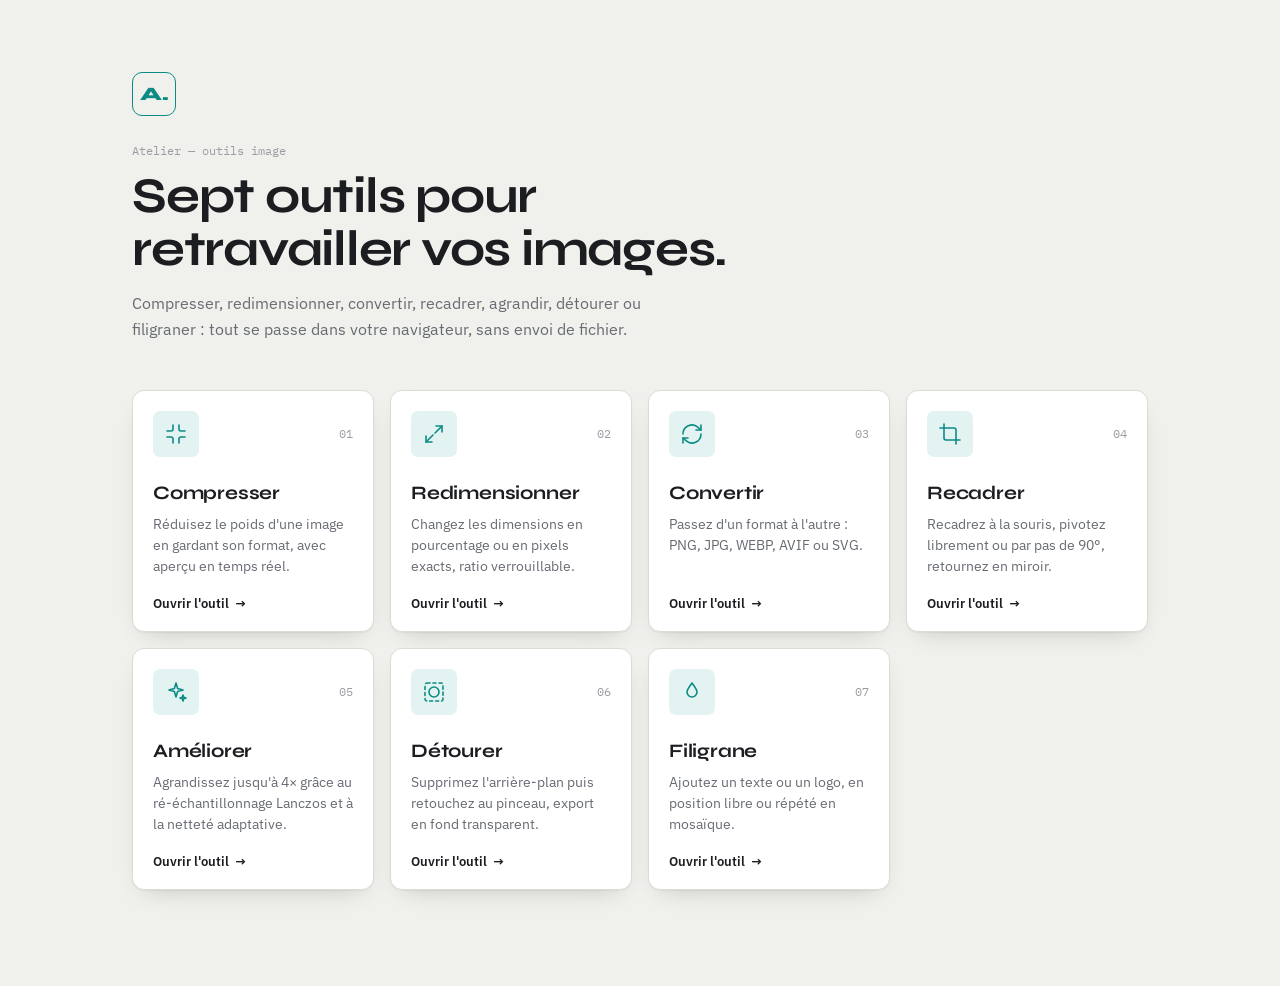
==== index.html @ 0a0a2285 "divide all functions" ====
<!DOCTYPE html>
<html lang="fr">

<head>
  <meta charset="UTF-8">
  <meta name="viewport" content="width=device-width, initial-scale=1, viewport-fit=cover">
  <title>Atelier — outils image</title>
  <meta name="description" content="Compression, redimensionnement, conversion, recadrage, amélioration, détourage et filigrane, entièrement dans le navigateur.">
  <link rel="preconnect" href="https://fonts.googleapis.com">
  <link rel="preconnect" href="https://fonts.gstatic.com" crossorigin>
  <link href="https://fonts.googleapis.com/css2?family=Syne:wght@500;600;700;800&family=IBM+Plex+Sans:ital,wght@0,400;0,500;0,600;1,400&family=IBM+Plex+Mono:wght@400;500;600&display=swap" rel="stylesheet">
  <link href="style.css" rel="stylesheet">
</head>

<body class="home-body">
  <main class="home">
    <header class="home-head">
      <span class="home-mark">A.</span>
      <p class="eyebrow mono">Atelier — outils image</p>
      <h1>Sept outils pour retravailler vos images.</h1>
      <p class="lead">Compresser, redimensionner, convertir, recadrer, agrandir, détourer ou filigraner : tout se passe dans votre navigateur, sans envoi de fichier.</p>
    </header>

    <ul class="tool-grid" aria-label="Choix de l'outil">
      <li>
        <a class="tool-card" href="compresser.html">
          <span class="tool-card-top">
            <span class="tool-ic"><svg viewBox="0 0 24 24" fill="none" stroke="currentColor" stroke-width="1.6"
                stroke-linecap="round" stroke-linejoin="round">
                <path d="M9 3v4a2 2 0 0 1-2 2H3" />
                <path d="M15 3v4a2 2 0 0 0 2 2h4" />
                <path d="M9 21v-4a2 2 0 0 0-2-2H3" />
                <path d="M15 21v-4a2 2 0 0 1 2-2h4" /></svg></span>
            <span class="tool-num mono">01</span>
          </span>
          <h2>Compresser</h2>
          <p>Réduisez le poids d'une image en gardant son format, avec aperçu en temps réel.</p>
          <span class="tool-go">Ouvrir l'outil <span aria-hidden="true">→</span></span>
        </a>
      </li>
      <li>
        <a class="tool-card" href="redimensionner.html">
          <span class="tool-card-top">
            <span class="tool-ic"><svg viewBox="0 0 24 24" fill="none" stroke="currentColor" stroke-width="1.6"
                stroke-linecap="round" stroke-linejoin="round">
                <path d="M4 14v6h6" />
                <path d="M20 10V4h-6" />
                <path d="M4 20l7-7" />
                <path d="M20 4l-7 7" /></svg></span>
            <span class="tool-num mono">02</span>
          </span>
          <h2>Redimensionner</h2>
          <p>Changez les dimensions en pourcentage ou en pixels exacts, ratio verrouillable.</p>
          <span class="tool-go">Ouvrir l'outil <span aria-hidden="true">→</span></span>
        </a>
      </li>
      <li>
        <a class="tool-card" href="convertir.html">
          <span class="tool-card-top">
            <span class="tool-ic"><svg viewBox="0 0 24 24" fill="none" stroke="currentColor" stroke-width="1.6"
                stroke-linecap="round" stroke-linejoin="round">
                <path d="M3 12a9 9 0 0 1 15-6.7L21 8" />
                <path d="M21 3v5h-5" />
                <path d="M21 12a9 9 0 0 1-15 6.7L3 16" />
                <path d="M3 21v-5h5" /></svg></span>
            <span class="tool-num mono">03</span>
          </span>
          <h2>Convertir</h2>
          <p>Passez d'un format à l'autre : PNG, JPG, WEBP, AVIF ou SVG.</p>
          <span class="tool-go">Ouvrir l'outil <span aria-hidden="true">→</span></span>
        </a>
      </li>
      <li>
        <a class="tool-card" href="recadrer.html">
          <span class="tool-card-top">
            <span class="tool-ic"><svg viewBox="0 0 24 24" fill="none" stroke="currentColor" stroke-width="1.6"
                stroke-linecap="round" stroke-linejoin="round">
                <path d="M6 2v14a2 2 0 0 0 2 2h14" />
                <path d="M18 22V8a2 2 0 0 0-2-2H2" /></svg></span>
            <span class="tool-num mono">04</span>
          </span>
          <h2>Recadrer</h2>
          <p>Recadrez à la souris, pivotez librement ou par pas de 90°, retournez en miroir.</p>
          <span class="tool-go">Ouvrir l'outil <span aria-hidden="true">→</span></span>
        </a>
      </li>
      <li>
        <a class="tool-card" href="ameliorer.html">
          <span class="tool-card-top">
            <span class="tool-ic"><svg viewBox="0 0 24 24" fill="none" stroke="currentColor" stroke-width="1.6"
                stroke-linecap="round" stroke-linejoin="round">
                <path d="M12 3l1.6 5.4L19 10l-5.4 1.6L12 17l-1.6-5.4L5 10l5.4-1.6L12 3z" />
                <path d="M19 15l.7 2.3L22 18l-2.3.7L19 21l-.7-2.3L16 18l2.3-.7L19 15z" /></svg></span>
            <span class="tool-num mono">05</span>
          </span>
          <h2>Améliorer</h2>
          <p>Agrandissez jusqu'à 4× grâce au ré-échantillonnage Lanczos et à la netteté adaptative.</p>
          <span class="tool-go">Ouvrir l'outil <span aria-hidden="true">→</span></span>
        </a>
      </li>
      <li>
        <a class="tool-card" href="detourer.html">
          <span class="tool-card-top">
            <span class="tool-ic"><svg viewBox="0 0 24 24" fill="none" stroke="currentColor" stroke-width="1.6"
                stroke-linecap="round" stroke-linejoin="round">
                <rect x="3" y="3" width="18" height="18" rx="2" stroke-dasharray="3 3" />
                <circle cx="12" cy="12" r="5" /></svg></span>
            <span class="tool-num mono">06</span>
          </span>
          <h2>Détourer</h2>
          <p>Supprimez l'arrière-plan puis retouchez au pinceau, export en fond transparent.</p>
          <span class="tool-go">Ouvrir l'outil <span aria-hidden="true">→</span></span>
        </a>
      </li>
      <li>
        <a class="tool-card" href="filigrane.html">
          <span class="tool-card-top">
            <span class="tool-ic"><svg viewBox="0 0 24 24" fill="none" stroke="currentColor" stroke-width="1.6"
                stroke-linecap="round" stroke-linejoin="round">
                <path d="M12 3c-3 4-5 6.5-5 9a5 5 0 0 0 10 0c0-2.5-2-5-5-9z" /></svg></span>
            <span class="tool-num mono">07</span>
          </span>
          <h2>Filigrane</h2>
          <p>Ajoutez un texte ou un logo, en position libre ou répété en mosaïque.</p>
          <span class="tool-go">Ouvrir l'outil <span aria-hidden="true">→</span></span>
        </a>
      </li>
    </ul>
  </main>
  <script src="js/common.js"></script>

</body>

</html>
---- style.css ----
:root{
  --bg:#F0F0EC;
  --bg-dim:#E6E5DE;
  --panel:#FFFFFF;
  --panel-2:#FAFAF8;
  --line:#DDDCD4;
  --line-strong:#C7C5BB;
  --ink:#1B1D21;
  --ink-dim:#676B72;
  --ink-faint:#9A9DA3;

  --rail-bg:#1B1D21;
  --rail-bg-2:#212328;
  --rail-ink:#E7E8EA;
  --rail-ink-dim:#82868F;
  --rail-line:#2B2E34;

  --accent:#0C8B85;
  --accent-strong:#086A65;
  --accent-soft:#E3F3F1;
  --accent-on-rail:#35E7D6;
  --accent-ink:#FFFFFF;

  --warn:#A8650A;
  --warn-bg:#FBEEDA;
  --danger:#C0392E;
  --danger-bg:#FBEAE8;

  --radius-s:7px;
  --radius-m:12px;
  --radius-full:999px;

  --font-display:'Syne', sans-serif;
  --font-ui:'IBM Plex Sans', -apple-system, BlinkMacSystemFont, sans-serif;
  --font-mono:'IBM Plex Mono', ui-monospace, monospace;

  --shadow-panel:0 1px 1px rgba(27,29,33,.04), 0 10px 24px -14px rgba(27,29,33,.28);
  --shadow-pop:0 4px 10px -2px rgba(27,29,33,.18), 0 20px 40px -20px rgba(27,29,33,.35);

  --rail-w:96px;
  --rail-w-labelled:232px;
}

*,*::before,*::after{box-sizing:border-box;}
html,body{height:100%;}
body{
  margin:0;
  background:var(--bg);
  color:var(--ink);
  font-family:var(--font-ui);
  font-size:15px;
  line-height:1.5;
  -webkit-font-smoothing:antialiased;
  text-rendering:optimizeLegibility;
}
h1,h2,h3{margin:0;font-family:var(--font-display);font-weight:700;letter-spacing:-.01em;}
p{margin:0;}
button{font-family:inherit;font-size:inherit;color:inherit;}
input,select,textarea{font-family:inherit;font-size:inherit;color:inherit;}
button{cursor:pointer;}
a{color:inherit;}
svg{display:block;}
::selection{background:var(--accent);color:#fff;}

:focus-visible{outline:2px solid var(--accent);outline-offset:2px;border-radius:4px;}

.mono{font-family:var(--font-mono);font-variant-numeric:tabular-nums;}

@media (prefers-reduced-motion: reduce){
  *{animation-duration:.001ms !important;animation-iteration-count:1 !important;transition-duration:.001ms !important;}
}

.app{
  display:grid;
  grid-template-columns:var(--rail-w) 1fr;
  min-height:100vh;
}

.rail{
  position:relative;
  background:var(--rail-bg);
  color:var(--rail-ink);
  display:flex;
  flex-direction:column;
  padding:18px 0 14px;
  z-index:20;
}
.rail::before{
  content:"";
  position:absolute; top:0; bottom:0; right:6px; width:3px;
  background-image:repeating-linear-gradient(to bottom, var(--rail-bg-2) 0 6px, transparent 6px 16px);
  opacity:.9;
}
.rail-brand{
  display:flex;
  align-items:center;
  justify-content:center;
  padding:2px 8px 20px;
  margin-bottom:10px;
  border-bottom:1px solid var(--rail-line);
}
.rail-brand .mark{
  width:34px;height:34px;
  border:1.5px solid var(--accent-on-rail);
  border-radius:8px;
  display:flex;align-items:center;justify-content:center;
  font-family:var(--font-display);font-weight:800;font-size:15px;
  color:var(--accent-on-rail);
  flex:none;
}
.rail-nav{
  list-style:none;margin:0;padding:0;
  display:flex;flex-direction:column;gap:2px;
  flex:1;
  overflow-y:auto;
}
.rail-btn{
  position:relative;
  width:100%;
  background:transparent;
  border:none;
  display:flex;
  flex-direction:column;
  align-items:center;
  gap:6px;
  padding:11px 6px;
  color:var(--rail-ink-dim);
  border-radius:0;
  transition:color .15s ease, background-color .15s ease;
}
.rail-btn .ic{width:20px;height:20px;flex:none;}
.rail-btn .ic svg{width:100%;height:100%;}
.rail-btn .lb{font-size:10.5px;font-weight:500;letter-spacing:.01em;line-height:1.2;text-align:center;}
.rail-btn:hover{color:var(--rail-ink);background:rgba(255,255,255,.04);}
.rail-btn::before{
  content:"";
  position:absolute; left:0; top:8px; bottom:8px; width:3px;
  background:var(--accent-on-rail);
  border-radius:0 3px 3px 0;
  transform:scaleY(0);
  transition:transform .16s ease;
}
.rail-btn[aria-current="page"]{color:#fff;background:rgba(53,231,214,.09);}
.rail-btn[aria-current="page"] .ic{color:var(--accent-on-rail);}
.rail-btn[aria-current="page"]::before{transform:scaleY(1);}

.workspace{
  min-width:0;
  padding:40px 44px 80px;
  max-width:1180px;
}
.topbar-mobile{display:none;}

.tool-panel{display:block;animation:panelIn .22s ease both;}
@keyframes panelIn{from{opacity:0;transform:translateY(4px);}to{opacity:1;transform:none;}}

.panel-head{margin-bottom:26px;max-width:640px;}
.panel-head .eyebrow{
  font-family:var(--font-mono);
  font-size:12px;color:var(--ink-faint);
  margin-bottom:6px;
}
.panel-head h1{font-size:27px;}
.panel-head p{margin-top:8px;color:var(--ink-dim);font-size:14.5px;line-height:1.55;max-width:56ch;}

.panel-body{
  display:grid;
  grid-template-columns:minmax(0,1fr) 296px;
  gap:22px;
  align-items:start;
}
.controls-col{
  position:sticky; top:24px;
  display:flex;flex-direction:column;gap:16px;
}
.stage-col{min-width:0;display:flex;flex-direction:column;gap:14px;}

.card{
  background:var(--panel);
  border:1px solid var(--line);
  border-radius:var(--radius-m);
  box-shadow:var(--shadow-panel);
}
.control-card{padding:16px;}
.control-card + .control-card{margin-top:0;}
.control-card h3{
  font-family:var(--font-ui);font-weight:600;font-size:12.5px;
  color:var(--ink);margin-bottom:12px;
  display:flex;align-items:center;justify-content:space-between;
}

.btn{
  display:inline-flex;align-items:center;justify-content:center;gap:7px;
  padding:10px 16px;
  border-radius:var(--radius-s);
  border:1px solid transparent;
  font-weight:600;font-size:13.5px;
  line-height:1;
  transition:background-color .12s ease, border-color .12s ease, color .12s ease, transform .06s ease;
  white-space:nowrap;
}
.btn:active{transform:translateY(1px);}
.btn-primary{background:var(--ink);color:#fff;}
.btn-primary:hover{background:#000;}
.btn-primary:disabled{background:var(--line-strong);color:var(--ink-faint);cursor:not-allowed;}
.btn-accent{background:var(--accent);color:var(--accent-ink);}
.btn-accent:hover{background:var(--accent-strong);}
.btn-ghost{background:transparent;color:var(--ink);border-color:var(--line-strong);}
.btn-ghost:hover{border-color:var(--ink);background:var(--panel-2);}
.btn-text{background:transparent;color:var(--ink-dim);padding:8px 6px;}
.btn-text:hover{color:var(--ink);}
.btn-block{width:100%;}
.btn-sm{padding:7px 11px;font-size:12.5px;}
.btn[disabled]{opacity:.5;cursor:not-allowed;}
.btn .ic{width:15px;height:15px;flex:none;}

.seg{
  display:inline-flex;border:1px solid var(--line-strong);border-radius:var(--radius-s);
  padding:2px;background:var(--panel-2);gap:2px;
}
.seg button{
  border:none;background:transparent;padding:7px 13px;border-radius:5px;
  font-size:12.5px;font-weight:600;color:var(--ink-dim);
}
.seg button[aria-pressed="true"]{background:var(--ink);color:#fff;}
.seg-block{display:flex;}
.seg-block button{flex:1;}

.field{display:flex;flex-direction:column;gap:7px;margin-bottom:14px;}
.field:last-child{margin-bottom:0;}
.field-row{display:flex;align-items:center;justify-content:space-between;gap:8px;}
.field label{font-size:12.5px;font-weight:500;color:var(--ink);}
.field .val{font-family:var(--font-mono);font-size:12px;color:var(--ink-dim);}

input[type="range"]{
  -webkit-appearance:none;appearance:none;
  width:100%;height:4px;border-radius:2px;
  background:var(--line-strong);outline:none;
}
input[type="range"]::-webkit-slider-thumb{
  -webkit-appearance:none;appearance:none;
  width:15px;height:15px;border-radius:50%;
  background:var(--accent);border:2px solid #fff;
  box-shadow:0 0 0 1px var(--accent);
  cursor:pointer;margin-top:0;
}
input[type="range"]::-moz-range-thumb{
  width:15px;height:15px;border-radius:50%;
  background:var(--accent);border:2px solid #fff;
  box-shadow:0 0 0 1px var(--accent);cursor:pointer;
}
input[type="range"]::-moz-range-track{background:var(--line-strong);height:4px;border-radius:2px;}

.num, select, .text-input{
  width:100%;
  padding:9px 10px;
  border:1px solid var(--line-strong);
  border-radius:var(--radius-s);
  background:var(--panel-2);
  color:var(--ink);
  font-size:13.5px;
}
.num:focus, select:focus, .text-input:focus{border-color:var(--accent);}
select{appearance:none;background-image:url('data:image/svg+xml;utf8,<svg xmlns="http://www.w3.org/2000/svg" viewBox="0 0 20 20" fill="none" stroke="%23676B72" stroke-width="1.6"><path d="M5.5 8l4.5 4.5L14.5 8"/></svg>');background-repeat:no-repeat;background-position:right 9px center;background-size:16px;padding-right:30px;}
textarea.text-input{resize:vertical;min-height:110px;font-family:var(--font-mono);font-size:12.5px;line-height:1.55;}

.dim-row{display:grid;grid-template-columns:1fr auto 1fr;gap:8px;align-items:end;}
.dim-row .lock{
  width:34px;height:34px;border:1px solid var(--line-strong);border-radius:var(--radius-s);
  background:var(--panel-2);display:flex;align-items:center;justify-content:center;color:var(--ink-dim);
  align-self:end;margin-bottom:1px;
}
.dim-row .lock[aria-pressed="true"]{color:var(--accent);border-color:var(--accent);background:var(--accent-soft);}
.dim-row .lock svg{width:15px;height:15px;}

.toggle-row{display:flex;align-items:center;justify-content:space-between;gap:10px;padding:2px 0;}
.toggle-row .tt{font-size:13px;font-weight:500;}
.toggle-row .desc{font-size:11.5px;color:var(--ink-faint);margin-top:2px;}
.switch{position:relative;display:inline-block;width:38px;height:22px;flex:none;}
.switch input{opacity:0;width:0;height:0;position:absolute;}
.switch .track{position:absolute;inset:0;background:var(--line-strong);border-radius:var(--radius-full);transition:.15s;}
.switch .track::before{content:"";position:absolute;width:16px;height:16px;left:3px;top:3px;background:#fff;border-radius:50%;transition:.15s;box-shadow:0 1px 2px rgba(0,0,0,.25);}
.switch input:checked + .track{background:var(--accent);}
.switch input:checked + .track::before{transform:translateX(16px);}

.color-row{display:flex;align-items:center;gap:9px;}
input[type="color"]{
  -webkit-appearance:none;appearance:none;width:34px;height:34px;border:1px solid var(--line-strong);
  border-radius:8px;padding:2px;background:var(--panel-2);flex:none;
}
input[type="color"]::-webkit-color-swatch-wrapper{padding:0;border-radius:6px;overflow:hidden;}
input[type="color"]::-webkit-color-swatch{border:none;border-radius:6px;}

.hint{font-size:11.5px;color:var(--ink-faint);line-height:1.5;}

.visually-hidden{position:absolute;width:1px;height:1px;padding:0;margin:-1px;overflow:hidden;clip:rect(0,0,0,0);white-space:nowrap;border:0;}

.dropzone{
  position:relative;
  border:1px solid var(--line);
  border-radius:var(--radius-m);
  background:var(--panel);
  box-shadow:var(--shadow-panel);
  min-height:360px;
  display:flex;align-items:center;justify-content:center;
  cursor:pointer;
  transition:border-color .15s ease, background-color .15s ease;
}
.dropzone.is-drag{border-color:var(--accent);background:var(--accent-soft);}
.dropzone .dz-inner{display:flex;flex-direction:column;align-items:center;gap:13px;padding:40px;text-align:center;pointer-events:none;}
.dropzone .dz-icon{width:38px;height:38px;color:var(--ink-faint);}
.dropzone .dz-title{font-size:14.5px;font-weight:600;}
.dropzone .dz-title b{color:var(--accent-strong);font-weight:600;}
.dropzone .dz-sub{font-size:12px;color:var(--ink-faint);max-width:34ch;}
.dropzone input[type="file"]{position:absolute;inset:0;opacity:0;cursor:pointer;width:100%;}

.reg-mark{position:absolute;width:16px;height:16px;pointer-events:none;opacity:.5;z-index:2;}
.reg-mark.tl{top:10px;left:10px;border-top:1.5px solid var(--ink);border-left:1.5px solid var(--ink);}
.reg-mark.tr{top:10px;right:10px;border-top:1.5px solid var(--ink);border-right:1.5px solid var(--ink);}
.reg-mark.bl{bottom:10px;left:10px;border-bottom:1.5px solid var(--ink);border-left:1.5px solid var(--ink);}
.reg-mark.br{bottom:10px;right:10px;border-bottom:1.5px solid var(--ink);border-right:1.5px solid var(--ink);}

.stage{
  position:relative;background:var(--panel);border:1px solid var(--line);
  border-radius:var(--radius-m);box-shadow:var(--shadow-panel);
  padding:22px;min-height:360px;display:none;
  align-items:center;justify-content:center;overflow:hidden;
}
.stage.is-active{display:flex;}
.stage-media{max-width:100%;max-height:60vh;display:block;border-radius:2px;}
canvas.stage-media{cursor:crosshair;}
.checkerboard{
  background-image:linear-gradient(45deg,#DAD9D1 25%,transparent 25%),linear-gradient(-45deg,#DAD9D1 25%,transparent 25%),linear-gradient(45deg,transparent 75%,#DAD9D1 75%),linear-gradient(-45deg,transparent 75%,#DAD9D1 75%);
  background-size:16px 16px;background-position:0 0,0 8px,8px -8px,-8px 0;background-color:#F3F2ED;
}

.toolbar-row{display:flex;align-items:center;justify-content:space-between;gap:10px;flex-wrap:wrap;}
.file-meta{font-size:12px;color:var(--ink-faint);}
.file-meta b{color:var(--ink-dim);font-weight:600;}

.stat-strip{display:flex;align-items:center;gap:18px;padding:13px 16px;background:var(--panel-2);border:1px solid var(--line);border-radius:var(--radius-s);flex-wrap:wrap;}
.stat{display:flex;flex-direction:column;gap:3px;}
.stat .k{font-size:10.5px;color:var(--ink-faint);}
.stat .v{font-family:var(--font-mono);font-size:14.5px;font-weight:500;}
.stat .v.accent{color:var(--accent-strong);}
.stat-sep{color:var(--ink-faint);font-size:14px;}

.badge{display:inline-flex;align-items:center;gap:5px;padding:4px 10px;border-radius:var(--radius-full);font-size:11px;font-weight:600;flex:none;}
.badge-accent{background:var(--accent-soft);color:var(--accent-strong);}
.badge-warn{background:var(--warn-bg);color:var(--warn);}
.badge-neutral{background:var(--panel-2);color:var(--ink-dim);border:1px solid var(--line);}
.badge .dot{width:5px;height:5px;border-radius:50%;background:currentColor;}

.hint{font-size:11.5px;color:var(--ink-faint);line-height:1.5;}
.notice{display:flex;gap:9px;padding:11px 12px;border-radius:var(--radius-s);font-size:12.5px;line-height:1.5;}
.notice-warn{background:var(--warn-bg);color:#7A4E08;}
.notice-info{background:var(--panel-2);color:var(--ink-dim);border:1px solid var(--line);}
.notice .ic{width:15px;height:15px;flex:none;margin-top:1px;}

.info-ic{display:inline-flex;width:14px;height:14px;border-radius:50%;border:1px solid var(--ink-faint);color:var(--ink-faint);
  align-items:center;justify-content:center;font-size:10px;font-style:italic;font-family:Georgia,serif;cursor:help;position:relative;flex:none;}
.info-ic:hover::after{content:attr(data-tip);position:absolute;bottom:calc(100% + 8px);left:50%;transform:translateX(-50%);
  background:var(--ink);color:#fff;font-family:var(--font-ui);font-style:normal;font-size:11.5px;font-weight:400;
  padding:8px 10px;border-radius:7px;width:206px;line-height:1.45;z-index:30;box-shadow:var(--shadow-pop);}
.info-ic:hover::before{content:"";position:absolute;bottom:calc(100% + 3px);left:50%;transform:translateX(-50%);
  border:5px solid transparent;border-top-color:var(--ink);z-index:30;}

.loading-overlay{position:absolute;inset:0;background:rgba(250,250,248,.88);display:none;
  align-items:center;justify-content:center;flex-direction:column;gap:11px;border-radius:inherit;z-index:15;}
.loading-overlay.is-active{display:flex;}
.spinner{width:26px;height:26px;border:2.5px solid var(--line-strong);border-top-color:var(--accent);border-radius:50%;animation:spin .7s linear infinite;}
@keyframes spin{to{transform:rotate(360deg);}}
.loading-overlay .msg{font-size:12px;color:var(--ink-dim);font-family:var(--font-mono);}

.compare{position:relative;border-radius:2px;overflow:hidden;user-select:none;line-height:0;max-height:60vh;}
.compare .base{display:block;width:100%;height:auto;}
.compare .overlay{position:absolute;inset:0;width:100%;height:100%;}
.compare .overlay img,.compare .overlay canvas{display:block;width:100%;height:100%;object-fit:contain;}
.compare .divider{position:absolute;top:0;bottom:0;width:0;cursor:ew-resize;}
.compare .divider .line{position:absolute;top:0;bottom:0;left:-1px;width:2px;background:#fff;box-shadow:0 0 0 1px rgba(0,0,0,.18);}
.compare .divider .knob{position:absolute;top:50%;left:0;transform:translate(-50%,-50%);width:30px;height:30px;border-radius:50%;background:#fff;box-shadow:0 2px 10px rgba(0,0,0,.28);display:flex;align-items:center;justify-content:center;}
.compare .divider .knob svg{width:13px;height:13px;color:var(--ink-dim);}
.compare .tag{position:absolute;top:9px;font-family:var(--font-mono);font-size:10.5px;padding:3px 8px;background:rgba(27,29,33,.72);color:#fff;border-radius:4px;z-index:2;}
.compare .tag.before{left:9px;}
.compare .tag.after{right:9px;}

.crop-stage{position:relative;user-select:none;touch-action:none;line-height:0;}
.crop-stage img{display:block;max-width:100%;max-height:58vh;}
.crop-box{position:absolute;border:1.5px solid var(--accent);box-shadow:0 0 0 2000px rgba(20,21,24,.5);cursor:move;}
.crop-box .third{position:absolute;background:rgba(255,255,255,.45);}
.crop-box .third.v1{left:33.333%;top:0;bottom:0;width:1px;}
.crop-box .third.v2{left:66.666%;top:0;bottom:0;width:1px;}
.crop-box .third.h1{top:33.333%;left:0;right:0;height:1px;}
.crop-box .third.h2{top:66.666%;left:0;right:0;height:1px;}
.crop-handle{position:absolute;width:13px;height:13px;background:#fff;border:2px solid var(--accent);border-radius:3px;z-index:5;}
.crop-handle.h-nw{top:-7px;left:-7px;cursor:nwse-resize;}
.crop-handle.h-n{top:-7px;left:50%;transform:translateX(-50%);cursor:ns-resize;}
.crop-handle.h-ne{top:-7px;right:-7px;cursor:nesw-resize;}
.crop-handle.h-e{top:50%;right:-7px;transform:translateY(-50%);cursor:ew-resize;}
.crop-handle.h-se{bottom:-7px;right:-7px;cursor:nwse-resize;}
.crop-handle.h-s{bottom:-7px;left:50%;transform:translateX(-50%);cursor:ns-resize;}
.crop-handle.h-sw{bottom:-7px;left:-7px;cursor:nesw-resize;}
.crop-handle.h-w{top:50%;left:-7px;transform:translateY(-50%);cursor:ew-resize;}
.aspect-row{display:flex;flex-wrap:wrap;gap:6px;}
.aspect-chip{padding:6px 11px;border-radius:var(--radius-full);border:1px solid var(--line-strong);background:var(--panel-2);font-size:12px;font-weight:600;color:var(--ink-dim);}
.aspect-chip[aria-pressed="true"]{background:var(--ink);color:#fff;border-color:var(--ink);}

.pos-grid{display:grid;grid-template-columns:repeat(3,1fr);gap:5px;width:104px;}
.pos-btn{aspect-ratio:1;border:1px solid var(--line-strong);border-radius:6px;background:var(--panel-2);position:relative;}
.pos-btn::before{content:"";position:absolute;width:6px;height:6px;border-radius:50%;background:var(--ink-faint);top:50%;left:50%;transform:translate(-50%,-50%);}
.pos-btn[aria-pressed="true"]{border-color:var(--accent);background:var(--accent-soft);}
.pos-btn[aria-pressed="true"]::before{background:var(--accent);}

.wm-drag-layer{position:absolute;inset:0;pointer-events:none;overflow:hidden;}
.wm-text-handle{position:absolute;pointer-events:auto;cursor:move;white-space:nowrap;border:1.5px dashed transparent;border-radius:4px;transition:border-color .12s ease, background-color .12s ease;}
.wm-text-handle:hover{border-color:rgba(255,255,255,.85);background:rgba(12,139,133,.16);}
.wm-text-handle.is-dragging{border-color:var(--accent-on-rail);background:rgba(12,139,133,.22);}

.brush-cursor{position:absolute;border:1.5px solid var(--ink);border-radius:50%;pointer-events:none;transform:translate(-50%,-50%);
  box-shadow:0 0 0 1px rgba(255,255,255,.9);display:none;z-index:6;}

.rail-nav::-webkit-scrollbar,.workspace::-webkit-scrollbar{width:8px;height:8px;}
.rail-nav::-webkit-scrollbar-thumb{background:var(--rail-line);border-radius:4px;}

@media (max-width:980px){
  .panel-body{grid-template-columns:1fr;}
  .controls-col{position:static;}
}
@media (max-width:760px){
  .app{grid-template-columns:1fr;grid-template-rows:64px 1fr;}
  .rail{position:sticky;top:0;flex-direction:row;width:100%;padding:0;overflow-x:auto;height:64px;}
  .rail::before{display:none;}
  .rail-brand{display:none;}
  .rail-nav{flex-direction:row;height:100%;padding:0 4px;gap:0;}
  .rail-btn{flex-direction:row;flex:none;width:auto;padding:0 15px;gap:8px;height:100%;}
  .rail-btn .lb{font-size:11.5px;}
  .rail-btn::before{left:0;right:0;top:auto;bottom:0;height:3px;width:auto;border-radius:3px 3px 0 0;transform:scaleX(0);}
  .rail-btn[aria-current="page"]::before{transform:scaleX(1);}
  .workspace{padding:22px 16px 60px;}
  .panel-head h1{font-size:23px;}
  .stat-strip{gap:12px;}
}

/* ------------------------------------------------------------------ */
/* Navigation multi-pages : liens à la place des boutons              */
/* ------------------------------------------------------------------ */
a.rail-btn,a.rail-brand{text-decoration:none;}
.panel-head p a,.notice a{color:var(--accent-strong);text-underline-offset:2px;}

/* ------------------------------------------------------------------ */
/* Page d'accueil                                                      */
/* ------------------------------------------------------------------ */
.home-body{height:auto;min-height:100%;}
.home{max-width:1080px;margin:0 auto;padding:72px 32px 96px;}
.home-head{max-width:680px;margin-bottom:48px;}
.home-mark{
  width:44px;height:44px;border:1.5px solid var(--accent);border-radius:10px;
  display:flex;align-items:center;justify-content:center;
  font-family:var(--font-display);font-weight:800;font-size:19px;color:var(--accent);
  margin-bottom:26px;
}
.home-head .eyebrow{font-size:12px;color:var(--ink-faint);margin-bottom:10px;}
.home-head h1{font-size:clamp(30px,5.2vw,50px);line-height:1.05;letter-spacing:-.025em;}
.home-head .lead{margin-top:16px;color:var(--ink-dim);font-size:16px;line-height:1.6;max-width:54ch;}

.tool-grid{
  list-style:none;margin:0;padding:0;
  display:grid;grid-template-columns:repeat(auto-fill,minmax(236px,1fr));gap:16px;
}
.tool-card{
  display:flex;flex-direction:column;height:100%;
  padding:20px 20px 18px;text-decoration:none;color:inherit;
  background:var(--panel);border:1px solid var(--line);border-radius:var(--radius-m);
  box-shadow:var(--shadow-panel);
  transition:border-color .15s ease, transform .15s ease, box-shadow .15s ease;
}
.tool-card:hover{border-color:var(--accent);transform:translateY(-2px);box-shadow:var(--shadow-pop);}
.tool-card-top{display:flex;align-items:center;justify-content:space-between;margin-bottom:22px;}
.tool-ic{
  width:46px;height:46px;border-radius:var(--radius-s);flex:none;
  display:flex;align-items:center;justify-content:center;padding:11px;
  background:var(--accent-soft);color:var(--accent);
  transition:background-color .15s ease, color .15s ease;
}
.tool-ic svg{width:100%;height:100%;}
.tool-card:hover .tool-ic{background:var(--accent);color:var(--accent-ink);}
.tool-num{font-size:12px;color:var(--ink-faint);}
.tool-card h2{font-size:19px;}
.tool-card p{margin-top:6px;color:var(--ink-dim);font-size:13.5px;line-height:1.55;flex:1;}
.tool-go{margin-top:18px;font-size:12.5px;font-weight:600;color:var(--ink);display:inline-flex;gap:6px;}
.tool-card:hover .tool-go{color:var(--accent-strong);}

@media (max-width:760px){
  .home{padding:44px 18px 64px;}
  .home-head{margin-bottom:34px;}
}
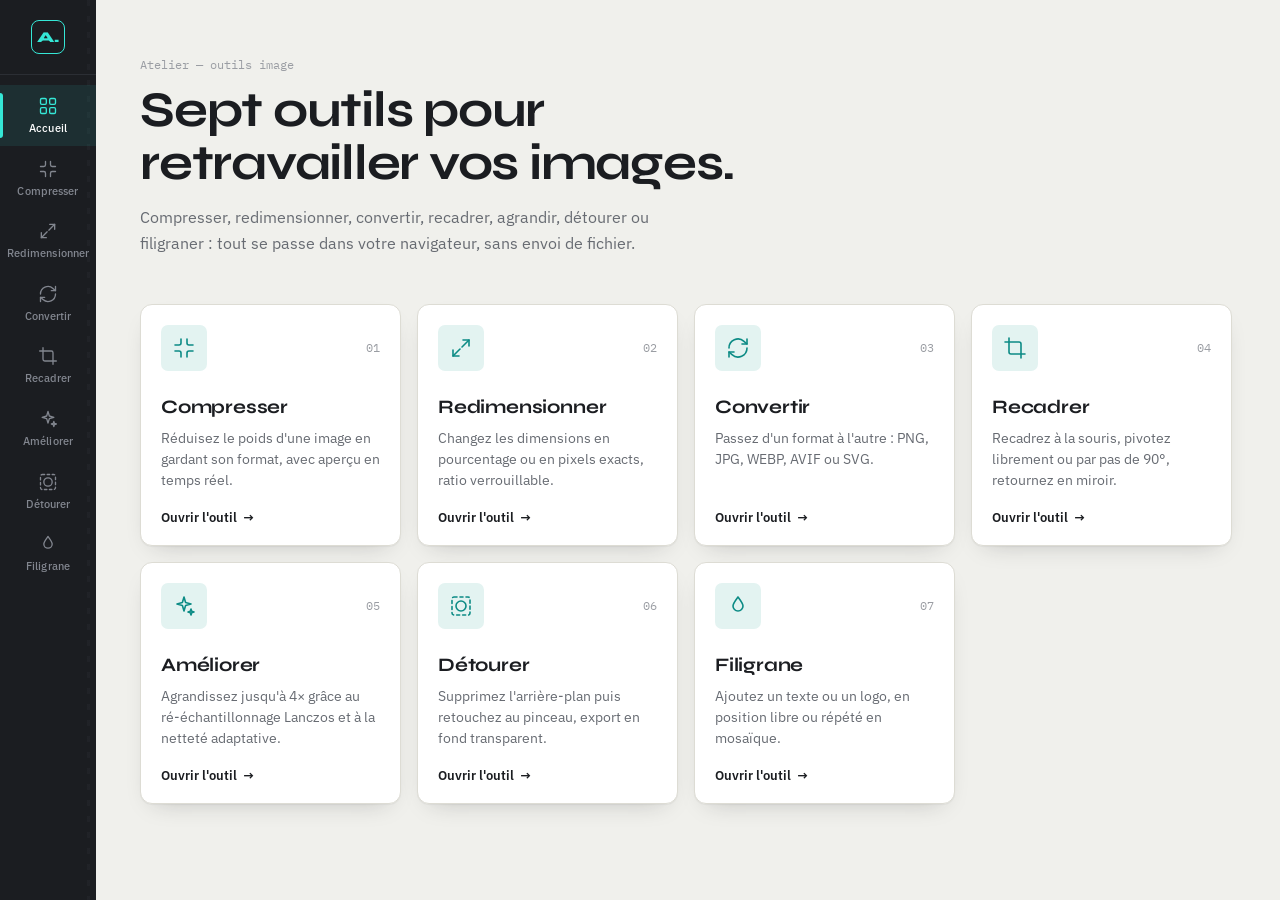
==== commit 5d8c452e: "add vertical navbar on index" ====
--- a/index.html
+++ b/index.html
@@ -13,9 +13,74 @@
 </head>
 
 <body class="home-body">
+  <div class="app">
+
+    <nav class="rail" aria-label="Outils">
+      <a class="rail-brand" href="index.html" aria-label="Atelier — retour à l'accueil"><span class="mark">A.</span></a>
+      <ul class="rail-nav" id="rail-nav">
+        <li><a class="rail-btn" href="index.html" aria-current="page">
+            <span class="ic"><svg viewBox="0 0 24 24" fill="none" stroke="currentColor" stroke-width="1.6" stroke-linecap="round" stroke-linejoin="round"><rect x="3" y="3" width="7" height="7" rx="1.5"/><rect x="14" y="3" width="7" height="7" rx="1.5"/><rect x="3" y="14" width="7" height="7" rx="1.5"/><rect x="14" y="14" width="7" height="7" rx="1.5"/></svg></span>
+            <span class="lb">Accueil</span>
+          </a></li>
+        <li><a class="rail-btn" href="compresser.html">
+            <span class="ic"><svg viewBox="0 0 24 24" fill="none" stroke="currentColor" stroke-width="1.6"
+                stroke-linecap="round" stroke-linejoin="round">
+                <path d="M9 3v4a2 2 0 0 1-2 2H3" />
+                <path d="M15 3v4a2 2 0 0 0 2 2h4" />
+                <path d="M9 21v-4a2 2 0 0 0-2-2H3" />
+                <path d="M15 21v-4a2 2 0 0 1 2-2h4" /></svg></span>
+            <span class="lb">Compresser</span>
+          </a></li>
+        <li><a class="rail-btn" href="redimensionner.html">
+            <span class="ic"><svg viewBox="0 0 24 24" fill="none" stroke="currentColor" stroke-width="1.6"
+                stroke-linecap="round" stroke-linejoin="round">
+                <path d="M4 14v6h6" />
+                <path d="M20 10V4h-6" />
+                <path d="M4 20l7-7" />
+                <path d="M20 4l-7 7" /></svg></span>
+            <span class="lb">Redimensionner</span>
+          </a></li>
+        <li><a class="rail-btn" href="convertir.html">
+            <span class="ic"><svg viewBox="0 0 24 24" fill="none" stroke="currentColor" stroke-width="1.6"
+                stroke-linecap="round" stroke-linejoin="round">
+                <path d="M3 12a9 9 0 0 1 15-6.7L21 8" />
+                <path d="M21 3v5h-5" />
+                <path d="M21 12a9 9 0 0 1-15 6.7L3 16" />
+                <path d="M3 21v-5h5" /></svg></span>
+            <span class="lb">Convertir</span>
+          </a></li>
+        <li><a class="rail-btn" href="recadrer.html">
+            <span class="ic"><svg viewBox="0 0 24 24" fill="none" stroke="currentColor" stroke-width="1.6"
+                stroke-linecap="round" stroke-linejoin="round">
+                <path d="M6 2v14a2 2 0 0 0 2 2h14" />
+                <path d="M18 22V8a2 2 0 0 0-2-2H2" /></svg></span>
+            <span class="lb">Recadrer</span>
+          </a></li>
+        <li><a class="rail-btn" href="ameliorer.html">
+            <span class="ic"><svg viewBox="0 0 24 24" fill="none" stroke="currentColor" stroke-width="1.6"
+                stroke-linecap="round" stroke-linejoin="round">
+                <path d="M12 3l1.6 5.4L19 10l-5.4 1.6L12 17l-1.6-5.4L5 10l5.4-1.6L12 3z" />
+                <path d="M19 15l.7 2.3L22 18l-2.3.7L19 21l-.7-2.3L16 18l2.3-.7L19 15z" /></svg></span>
+            <span class="lb">Améliorer</span>
+          </a></li>
+        <li><a class="rail-btn" href="detourer.html">
+            <span class="ic"><svg viewBox="0 0 24 24" fill="none" stroke="currentColor" stroke-width="1.6"
+                stroke-linecap="round" stroke-linejoin="round">
+                <rect x="3" y="3" width="18" height="18" rx="2" stroke-dasharray="3 3" />
+                <circle cx="12" cy="12" r="5" /></svg></span>
+            <span class="lb">Détourer</span>
+          </a></li>
+        <li><a class="rail-btn" href="filigrane.html">
+            <span class="ic"><svg viewBox="0 0 24 24" fill="none" stroke="currentColor" stroke-width="1.6"
+                stroke-linecap="round" stroke-linejoin="round">
+                <path d="M12 3c-3 4-5 6.5-5 9a5 5 0 0 0 10 0c0-2.5-2-5-5-9z" /></svg></span>
+            <span class="lb">Filigrane</span>
+          </a></li>
+      </ul>
+    </nav>
+
   <main class="home">
     <header class="home-head">
-      <span class="home-mark">A.</span>
       <p class="eyebrow mono">Atelier — outils image</p>
       <h1>Sept outils pour retravailler vos images.</h1>
       <p class="lead">Compresser, redimensionner, convertir, recadrer, agrandir, détourer ou filigraner : tout se passe dans votre navigateur, sans envoi de fichier.</p>
@@ -127,6 +192,7 @@
       </li>
     </ul>
   </main>
+  </div>
   <script src="js/common.js"></script>
 
 </body>
--- a/style.css
+++ b/style.css
@@ -451,7 +451,7 @@
 /* Page d'accueil                                                      */
 /* ------------------------------------------------------------------ */
 .home-body{height:auto;min-height:100%;}
-.home{max-width:1080px;margin:0 auto;padding:72px 32px 96px;}
+.home{min-width:0;width:100%;max-width:1180px;padding:56px 44px 96px;}
 .home-head{max-width:680px;margin-bottom:48px;}
 .home-mark{
   width:44px;height:44px;border:1.5px solid var(--accent);border-radius:10px;
@@ -491,6 +491,6 @@
 .tool-card:hover .tool-go{color:var(--accent-strong);}
 
 @media (max-width:760px){
-  .home{padding:44px 18px 64px;}
+  .home{padding:28px 16px 60px;}
   .home-head{margin-bottom:34px;}
 }
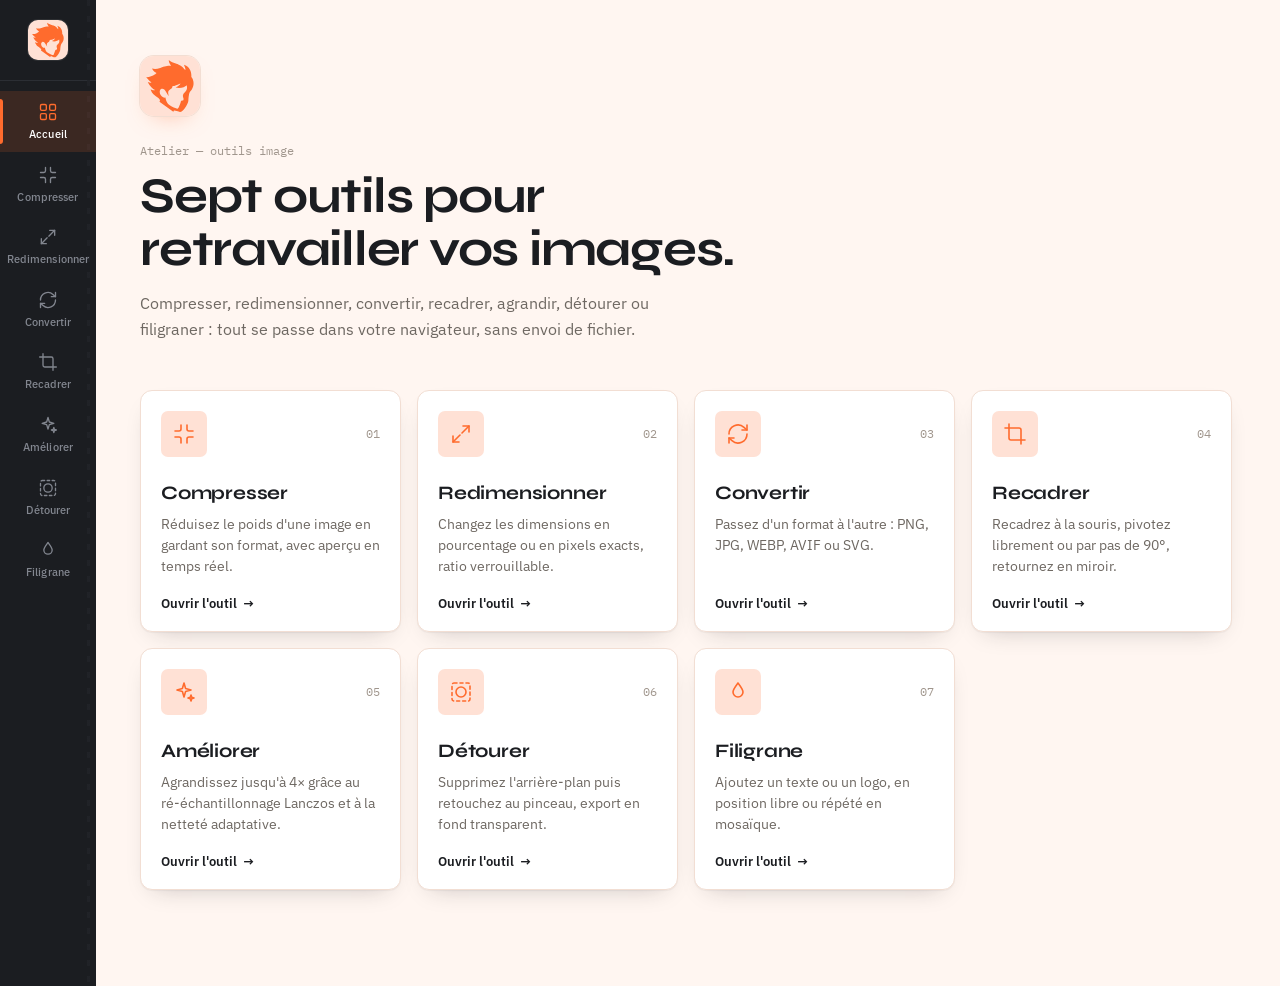
==== commit 59f70ac5: "new color : Orange" ====
--- a/index.html
+++ b/index.html
@@ -9,6 +9,8 @@
   <link rel="preconnect" href="https://fonts.googleapis.com">
   <link rel="preconnect" href="https://fonts.gstatic.com" crossorigin>
   <link href="https://fonts.googleapis.com/css2?family=Syne:wght@500;600;700;800&family=IBM+Plex+Sans:ital,wght@0,400;0,500;0,600;1,400&family=IBM+Plex+Mono:wght@400;500;600&display=swap" rel="stylesheet">
+  <link rel="icon" href="assets/icon.svg" type="image/svg+xml">
+  <meta name="theme-color" content="#FF6B2D">
   <link href="style.css" rel="stylesheet">
 </head>
 
@@ -16,7 +18,7 @@
   <div class="app">
 
     <nav class="rail" aria-label="Outils">
-      <a class="rail-brand" href="index.html" aria-label="Atelier — retour à l'accueil"><span class="mark">A.</span></a>
+      <a class="rail-brand" href="index.html" aria-label="Atelier — retour à l'accueil"><img class="mark" src="assets/icon.svg" alt="" width="40" height="40"></a>
       <ul class="rail-nav" id="rail-nav">
         <li><a class="rail-btn" href="index.html" aria-current="page">
             <span class="ic"><svg viewBox="0 0 24 24" fill="none" stroke="currentColor" stroke-width="1.6" stroke-linecap="round" stroke-linejoin="round"><rect x="3" y="3" width="7" height="7" rx="1.5"/><rect x="14" y="3" width="7" height="7" rx="1.5"/><rect x="3" y="14" width="7" height="7" rx="1.5"/><rect x="14" y="14" width="7" height="7" rx="1.5"/></svg></span>
@@ -81,6 +83,7 @@
 
   <main class="home">
     <header class="home-head">
+      <img class="home-mark" src="assets/icon.svg" alt="Atelier" width="60" height="60">
       <p class="eyebrow mono">Atelier — outils image</p>
       <h1>Sept outils pour retravailler vos images.</h1>
       <p class="lead">Compresser, redimensionner, convertir, recadrer, agrandir, détourer ou filigraner : tout se passe dans votre navigateur, sans envoi de fichier.</p>
@@ -197,4 +200,4 @@
 
 </body>
 
-</html>
+</html>
--- a/style.css
+++ b/style.css
@@ -1,13 +1,13 @@
 :root{
-  --bg:#F0F0EC;
-  --bg-dim:#E6E5DE;
+  --bg:#FFF6F1;
+  --bg-dim:#FBE9DF;
   --panel:#FFFFFF;
-  --panel-2:#FAFAF8;
-  --line:#DDDCD4;
-  --line-strong:#C7C5BB;
+  --panel-2:#FFFAF7;
+  --line:#F2DED3;
+  --line-strong:#E3C9BA;
   --ink:#1B1D21;
-  --ink-dim:#676B72;
-  --ink-faint:#9A9DA3;
+  --ink-dim:#6E6862;
+  --ink-faint:#A0968D;
 
   --rail-bg:#1B1D21;
   --rail-bg-2:#212328;
@@ -15,14 +15,14 @@
   --rail-ink-dim:#82868F;
   --rail-line:#2B2E34;
 
-  --accent:#0C8B85;
-  --accent-strong:#086A65;
-  --accent-soft:#E3F3F1;
-  --accent-on-rail:#35E7D6;
+  --accent:#FF6B2D;
+  --accent-strong:#C2410C;
+  --accent-soft:#FFE1D5;
+  --accent-on-rail:#FF6B2D;
   --accent-ink:#FFFFFF;
 
-  --warn:#A8650A;
-  --warn-bg:#FBEEDA;
+  --warn:#7A5B00;
+  --warn-bg:#FBF0C4;
   --danger:#C0392E;
   --danger-bg:#FBEAE8;
 
@@ -100,13 +100,12 @@
   border-bottom:1px solid var(--rail-line);
 }
 .rail-brand .mark{
-  width:34px;height:34px;
-  border:1.5px solid var(--accent-on-rail);
-  border-radius:8px;
-  display:flex;align-items:center;justify-content:center;
-  font-family:var(--font-display);font-weight:800;font-size:15px;
-  color:var(--accent-on-rail);
+  width:40px;height:40px;
+  border-radius:10px;
+  display:block;
+  object-fit:cover;
   flex:none;
+  box-shadow:0 0 0 1px rgba(255,255,255,.08);
 }
 .rail-nav{
   list-style:none;margin:0;padding:0;
@@ -140,7 +139,7 @@
   transform:scaleY(0);
   transition:transform .16s ease;
 }
-.rail-btn[aria-current="page"]{color:#fff;background:rgba(53,231,214,.09);}
+.rail-btn[aria-current="page"]{color:#fff;background:rgba(255,107,45,.14);}
 .rail-btn[aria-current="page"] .ic{color:var(--accent-on-rail);}
 .rail-btn[aria-current="page"]::before{transform:scaleY(1);}
 
@@ -203,7 +202,7 @@
 .btn-primary{background:var(--ink);color:#fff;}
 .btn-primary:hover{background:#000;}
 .btn-primary:disabled{background:var(--line-strong);color:var(--ink-faint);cursor:not-allowed;}
-.btn-accent{background:var(--accent);color:var(--accent-ink);}
+.btn-accent{background:var(--accent);color:var(--accent-ink);font-weight:700;}
 .btn-accent:hover{background:var(--accent-strong);}
 .btn-ghost{background:transparent;color:var(--ink);border-color:var(--line-strong);}
 .btn-ghost:hover{border-color:var(--ink);background:var(--panel-2);}
@@ -261,7 +260,7 @@
   font-size:13.5px;
 }
 .num:focus, select:focus, .text-input:focus{border-color:var(--accent);}
-select{appearance:none;background-image:url('data:image/svg+xml;utf8,<svg xmlns="http://www.w3.org/2000/svg" viewBox="0 0 20 20" fill="none" stroke="%23676B72" stroke-width="1.6"><path d="M5.5 8l4.5 4.5L14.5 8"/></svg>');background-repeat:no-repeat;background-position:right 9px center;background-size:16px;padding-right:30px;}
+select{appearance:none;background-image:url('data:image/svg+xml;utf8,<svg xmlns="http://www.w3.org/2000/svg" viewBox="0 0 20 20" fill="none" stroke="%236E6862" stroke-width="1.6"><path d="M5.5 8l4.5 4.5L14.5 8"/></svg>');background-repeat:no-repeat;background-position:right 9px center;background-size:16px;padding-right:30px;}
 textarea.text-input{resize:vertical;min-height:110px;font-family:var(--font-mono);font-size:12.5px;line-height:1.55;}
 
 .dim-row{display:grid;grid-template-columns:1fr auto 1fr;gap:8px;align-items:end;}
@@ -330,8 +329,8 @@
 .stage-media{max-width:100%;max-height:60vh;display:block;border-radius:2px;}
 canvas.stage-media{cursor:crosshair;}
 .checkerboard{
-  background-image:linear-gradient(45deg,#DAD9D1 25%,transparent 25%),linear-gradient(-45deg,#DAD9D1 25%,transparent 25%),linear-gradient(45deg,transparent 75%,#DAD9D1 75%),linear-gradient(-45deg,transparent 75%,#DAD9D1 75%);
-  background-size:16px 16px;background-position:0 0,0 8px,8px -8px,-8px 0;background-color:#F3F2ED;
+  background-image:linear-gradient(45deg,#F0DACE 25%,transparent 25%),linear-gradient(-45deg,#F0DACE 25%,transparent 25%),linear-gradient(45deg,transparent 75%,#F0DACE 75%),linear-gradient(-45deg,transparent 75%,#F0DACE 75%);
+  background-size:16px 16px;background-position:0 0,0 8px,8px -8px,-8px 0;background-color:#FFFFFF;
 }
 
 .toolbar-row{display:flex;align-items:center;justify-content:space-between;gap:10px;flex-wrap:wrap;}
@@ -353,7 +352,7 @@
 
 .hint{font-size:11.5px;color:var(--ink-faint);line-height:1.5;}
 .notice{display:flex;gap:9px;padding:11px 12px;border-radius:var(--radius-s);font-size:12.5px;line-height:1.5;}
-.notice-warn{background:var(--warn-bg);color:#7A4E08;}
+.notice-warn{background:var(--warn-bg);color:#5E4600;}
 .notice-info{background:var(--panel-2);color:var(--ink-dim);border:1px solid var(--line);}
 .notice .ic{width:15px;height:15px;flex:none;margin-top:1px;}
 
@@ -365,7 +364,7 @@
 .info-ic:hover::before{content:"";position:absolute;bottom:calc(100% + 3px);left:50%;transform:translateX(-50%);
   border:5px solid transparent;border-top-color:var(--ink);z-index:30;}
 
-.loading-overlay{position:absolute;inset:0;background:rgba(250,250,248,.88);display:none;
+.loading-overlay{position:absolute;inset:0;background:rgba(255,250,247,.88);display:none;
   align-items:center;justify-content:center;flex-direction:column;gap:11px;border-radius:inherit;z-index:15;}
 .loading-overlay.is-active{display:flex;}
 .spinner{width:26px;height:26px;border:2.5px solid var(--line-strong);border-top-color:var(--accent);border-radius:50%;animation:spin .7s linear infinite;}
@@ -413,8 +412,8 @@
 
 .wm-drag-layer{position:absolute;inset:0;pointer-events:none;overflow:hidden;}
 .wm-text-handle{position:absolute;pointer-events:auto;cursor:move;white-space:nowrap;border:1.5px dashed transparent;border-radius:4px;transition:border-color .12s ease, background-color .12s ease;}
-.wm-text-handle:hover{border-color:rgba(255,255,255,.85);background:rgba(12,139,133,.16);}
-.wm-text-handle.is-dragging{border-color:var(--accent-on-rail);background:rgba(12,139,133,.22);}
+.wm-text-handle:hover{border-color:rgba(255,255,255,.85);background:rgba(255,107,45,.18);}
+.wm-text-handle.is-dragging{border-color:var(--accent-on-rail);background:rgba(255,107,45,.26);}
 
 .brush-cursor{position:absolute;border:1.5px solid var(--ink);border-radius:50%;pointer-events:none;transform:translate(-50%,-50%);
   box-shadow:0 0 0 1px rgba(255,255,255,.9);display:none;z-index:6;}
@@ -454,10 +453,10 @@
 .home{min-width:0;width:100%;max-width:1180px;padding:56px 44px 96px;}
 .home-head{max-width:680px;margin-bottom:48px;}
 .home-mark{
-  width:44px;height:44px;border:1.5px solid var(--accent);border-radius:10px;
-  display:flex;align-items:center;justify-content:center;
-  font-family:var(--font-display);font-weight:800;font-size:19px;color:var(--accent);
+  width:60px;height:60px;border-radius:14px;
+  display:block;object-fit:cover;
   margin-bottom:26px;
+  box-shadow:0 0 0 1px var(--line), 0 10px 24px -14px rgba(255,107,45,.55);
 }
 .home-head .eyebrow{font-size:12px;color:var(--ink-faint);margin-bottom:10px;}
 .home-head h1{font-size:clamp(30px,5.2vw,50px);line-height:1.05;letter-spacing:-.025em;}
@@ -493,4 +492,4 @@
 @media (max-width:760px){
   .home{padding:28px 16px 60px;}
   .home-head{margin-bottom:34px;}
-}
+}
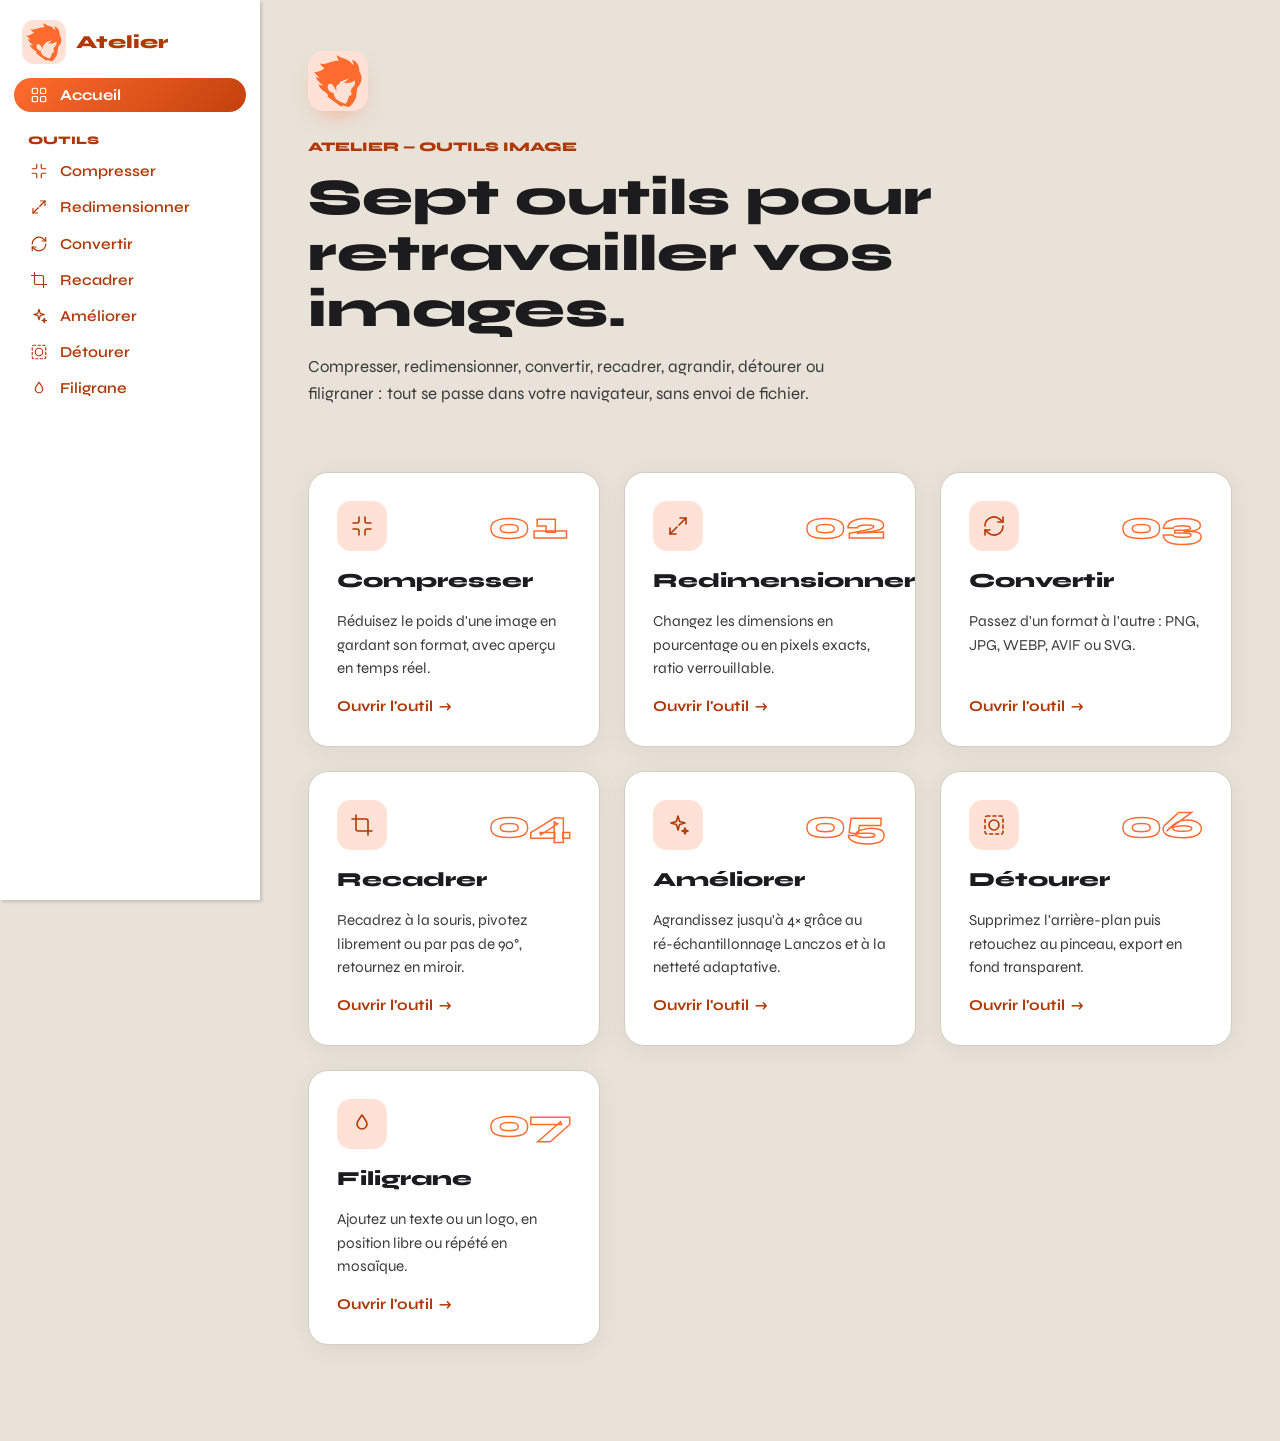
==== commit cc974f6c: "new design" ====
--- a/index.html
+++ b/index.html
@@ -8,7 +8,7 @@
   <meta name="description" content="Compression, redimensionnement, conversion, recadrage, amélioration, détourage et filigrane, entièrement dans le navigateur.">
   <link rel="preconnect" href="https://fonts.googleapis.com">
   <link rel="preconnect" href="https://fonts.gstatic.com" crossorigin>
-  <link href="https://fonts.googleapis.com/css2?family=Syne:wght@500;600;700;800&family=IBM+Plex+Sans:ital,wght@0,400;0,500;0,600;1,400&family=IBM+Plex+Mono:wght@400;500;600&display=swap" rel="stylesheet">
+  <link href="https://fonts.googleapis.com/css2?family=Syne:wght@400;500;600;700;800&display=swap" rel="stylesheet">
   <link rel="icon" href="assets/icon.svg" type="image/svg+xml">
   <meta name="theme-color" content="#FF6B2D">
   <link href="style.css" rel="stylesheet">
@@ -18,7 +18,7 @@
   <div class="app">
 
     <nav class="rail" aria-label="Outils">
-      <a class="rail-brand" href="index.html" aria-label="Atelier — retour à l'accueil"><img class="mark" src="assets/icon.svg" alt="" width="40" height="40"></a>
+      <a class="rail-brand" href="index.html" aria-label="Atelier — retour à l'accueil"><img class="mark" src="assets/icon.svg" alt="" width="44" height="44"><span class="LogoTx">Atelier</span></a>
       <ul class="rail-nav" id="rail-nav">
         <li><a class="rail-btn" href="index.html" aria-current="page">
             <span class="ic"><svg viewBox="0 0 24 24" fill="none" stroke="currentColor" stroke-width="1.6" stroke-linecap="round" stroke-linejoin="round"><rect x="3" y="3" width="7" height="7" rx="1.5"/><rect x="14" y="3" width="7" height="7" rx="1.5"/><rect x="3" y="14" width="7" height="7" rx="1.5"/><rect x="14" y="14" width="7" height="7" rx="1.5"/></svg></span>
--- a/style.css
+++ b/style.css
@@ -1,495 +1,245 @@
+/* Atelier — DA alignée sur LennUX (Syne, pilules, cartes 20px, fond beige, thème auto clair/sombre) — accent orange */
 :root{
-  --bg:#FFF6F1;
-  --bg-dim:#FBE9DF;
-  --panel:#FFFFFF;
-  --panel-2:#FFFAF7;
-  --line:#F2DED3;
-  --line-strong:#E3C9BA;
-  --ink:#1B1D21;
-  --ink-dim:#6E6862;
-  --ink-faint:#A0968D;
-
-  --rail-bg:#1B1D21;
-  --rail-bg-2:#212328;
-  --rail-ink:#E7E8EA;
-  --rail-ink-dim:#82868F;
-  --rail-line:#2B2E34;
-
-  --accent:#FF6B2D;
-  --accent-strong:#C2410C;
-  --accent-soft:#FFE1D5;
-  --accent-on-rail:#FF6B2D;
-  --accent-ink:#FFFFFF;
-
-  --warn:#7A5B00;
-  --warn-bg:#FBF0C4;
-  --danger:#C0392E;
-  --danger-bg:#FBEAE8;
-
-  --radius-s:7px;
-  --radius-m:12px;
-  --radius-full:999px;
-
-  --font-display:'Syne', sans-serif;
-  --font-ui:'IBM Plex Sans', -apple-system, BlinkMacSystemFont, sans-serif;
-  --font-mono:'IBM Plex Mono', ui-monospace, monospace;
-
-  --shadow-panel:0 1px 1px rgba(27,29,33,.04), 0 10px 24px -14px rgba(27,29,33,.28);
-  --shadow-pop:0 4px 10px -2px rgba(27,29,33,.18), 0 20px 40px -20px rgba(27,29,33,.35);
-
-  --rail-w:96px;
-  --rail-w-labelled:232px;
+  --Primary:#FF6B2D;--PrimaryRGB:255,107,45;--DarkPrimary:#C2410C;
+  --Charcoal:#1c1c1e;--Danger:#e53e3e;
+  --Bg:#e8e2d8;--Card:#fff;--Tx:#1c1c1e;--Mu:#3B3B3B;--MinMuted:#777;--Borders:#d4cdc4;
+  --Link:#B03807;--Soft:rgba(255,107,45,.2);--Shadow:0 4px 24px rgba(0,0,0,.06);
+  --Nav:#fff;--DarkBorders:#b8b1a8;
+  --Chk1:#d9d2c8;--Chk2:#f3efe8;--Overlay:rgba(255,255,255,.86);
+  --WarnBg:rgba(234,179,8,.2);--WarnTx:#6B4F00;
+  --font:"Syne",system-ui,-apple-system,"Segoe UI",Roboto,sans-serif;
+  box-sizing:border-box;padding-top:env(safe-area-inset-top,0px);padding-bottom:env(safe-area-inset-bottom,0px);
 }
-
-*,*::before,*::after{box-sizing:border-box;}
-html,body{height:100%;}
-body{
-  margin:0;
-  background:var(--bg);
-  color:var(--ink);
-  font-family:var(--font-ui);
-  font-size:15px;
-  line-height:1.5;
-  -webkit-font-smoothing:antialiased;
-  text-rendering:optimizeLegibility;
-}
-h1,h2,h3{margin:0;font-family:var(--font-display);font-weight:700;letter-spacing:-.01em;}
-p{margin:0;}
-button{font-family:inherit;font-size:inherit;color:inherit;}
-input,select,textarea{font-family:inherit;font-size:inherit;color:inherit;}
-button{cursor:pointer;}
-a{color:inherit;}
-svg{display:block;}
-::selection{background:var(--accent);color:#fff;}
-
-:focus-visible{outline:2px solid var(--accent);outline-offset:2px;border-radius:4px;}
-
-.mono{font-family:var(--font-mono);font-variant-numeric:tabular-nums;}
-
-@media (prefers-reduced-motion: reduce){
-  *{animation-duration:.001ms !important;animation-iteration-count:1 !important;transition-duration:.001ms !important;}
-}
-
-.app{
-  display:grid;
-  grid-template-columns:var(--rail-w) 1fr;
-  min-height:100vh;
-}
-
-.rail{
-  position:relative;
-  background:var(--rail-bg);
-  color:var(--rail-ink);
-  display:flex;
-  flex-direction:column;
-  padding:18px 0 14px;
-  z-index:20;
-}
-.rail::before{
-  content:"";
-  position:absolute; top:0; bottom:0; right:6px; width:3px;
-  background-image:repeating-linear-gradient(to bottom, var(--rail-bg-2) 0 6px, transparent 6px 16px);
-  opacity:.9;
-}
-.rail-brand{
-  display:flex;
-  align-items:center;
-  justify-content:center;
-  padding:2px 8px 20px;
-  margin-bottom:10px;
-  border-bottom:1px solid var(--rail-line);
-}
-.rail-brand .mark{
-  width:40px;height:40px;
-  border-radius:10px;
-  display:block;
-  object-fit:cover;
-  flex:none;
-  box-shadow:0 0 0 1px rgba(255,255,255,.08);
-}
-.rail-nav{
-  list-style:none;margin:0;padding:0;
-  display:flex;flex-direction:column;gap:2px;
-  flex:1;
-  overflow-y:auto;
-}
-.rail-btn{
-  position:relative;
-  width:100%;
-  background:transparent;
-  border:none;
-  display:flex;
-  flex-direction:column;
-  align-items:center;
-  gap:6px;
-  padding:11px 6px;
-  color:var(--rail-ink-dim);
-  border-radius:0;
-  transition:color .15s ease, background-color .15s ease;
-}
-.rail-btn .ic{width:20px;height:20px;flex:none;}
-.rail-btn .ic svg{width:100%;height:100%;}
-.rail-btn .lb{font-size:10.5px;font-weight:500;letter-spacing:.01em;line-height:1.2;text-align:center;}
-.rail-btn:hover{color:var(--rail-ink);background:rgba(255,255,255,.04);}
-.rail-btn::before{
-  content:"";
-  position:absolute; left:0; top:8px; bottom:8px; width:3px;
-  background:var(--accent-on-rail);
-  border-radius:0 3px 3px 0;
-  transform:scaleY(0);
-  transition:transform .16s ease;
-}
-.rail-btn[aria-current="page"]{color:#fff;background:rgba(255,107,45,.14);}
-.rail-btn[aria-current="page"] .ic{color:var(--accent-on-rail);}
-.rail-btn[aria-current="page"]::before{transform:scaleY(1);}
-
-.workspace{
-  min-width:0;
-  padding:40px 44px 80px;
-  max-width:1180px;
-}
-.topbar-mobile{display:none;}
-
-.tool-panel{display:block;animation:panelIn .22s ease both;}
-@keyframes panelIn{from{opacity:0;transform:translateY(4px);}to{opacity:1;transform:none;}}
-
-.panel-head{margin-bottom:26px;max-width:640px;}
-.panel-head .eyebrow{
-  font-family:var(--font-mono);
-  font-size:12px;color:var(--ink-faint);
-  margin-bottom:6px;
-}
-.panel-head h1{font-size:27px;}
-.panel-head p{margin-top:8px;color:var(--ink-dim);font-size:14.5px;line-height:1.55;max-width:56ch;}
-
-.panel-body{
-  display:grid;
-  grid-template-columns:minmax(0,1fr) 296px;
-  gap:22px;
-  align-items:start;
-}
-.controls-col{
-  position:sticky; top:24px;
-  display:flex;flex-direction:column;gap:16px;
-}
-.stage-col{min-width:0;display:flex;flex-direction:column;gap:14px;}
-
-.card{
-  background:var(--panel);
-  border:1px solid var(--line);
-  border-radius:var(--radius-m);
-  box-shadow:var(--shadow-panel);
-}
-.control-card{padding:16px;}
-.control-card + .control-card{margin-top:0;}
-.control-card h3{
-  font-family:var(--font-ui);font-weight:600;font-size:12.5px;
-  color:var(--ink);margin-bottom:12px;
-  display:flex;align-items:center;justify-content:space-between;
-}
-
-.btn{
-  display:inline-flex;align-items:center;justify-content:center;gap:7px;
-  padding:10px 16px;
-  border-radius:var(--radius-s);
-  border:1px solid transparent;
-  font-weight:600;font-size:13.5px;
-  line-height:1;
-  transition:background-color .12s ease, border-color .12s ease, color .12s ease, transform .06s ease;
-  white-space:nowrap;
-}
-.btn:active{transform:translateY(1px);}
-.btn-primary{background:var(--ink);color:#fff;}
-.btn-primary:hover{background:#000;}
-.btn-primary:disabled{background:var(--line-strong);color:var(--ink-faint);cursor:not-allowed;}
-.btn-accent{background:var(--accent);color:var(--accent-ink);font-weight:700;}
-.btn-accent:hover{background:var(--accent-strong);}
-.btn-ghost{background:transparent;color:var(--ink);border-color:var(--line-strong);}
-.btn-ghost:hover{border-color:var(--ink);background:var(--panel-2);}
-.btn-text{background:transparent;color:var(--ink-dim);padding:8px 6px;}
-.btn-text:hover{color:var(--ink);}
-.btn-block{width:100%;}
-.btn-sm{padding:7px 11px;font-size:12.5px;}
-.btn[disabled]{opacity:.5;cursor:not-allowed;}
-.btn .ic{width:15px;height:15px;flex:none;}
-
-.seg{
-  display:inline-flex;border:1px solid var(--line-strong);border-radius:var(--radius-s);
-  padding:2px;background:var(--panel-2);gap:2px;
-}
-.seg button{
-  border:none;background:transparent;padding:7px 13px;border-radius:5px;
-  font-size:12.5px;font-weight:600;color:var(--ink-dim);
-}
-.seg button[aria-pressed="true"]{background:var(--ink);color:#fff;}
-.seg-block{display:flex;}
-.seg-block button{flex:1;}
-
-.field{display:flex;flex-direction:column;gap:7px;margin-bottom:14px;}
-.field:last-child{margin-bottom:0;}
-.field-row{display:flex;align-items:center;justify-content:space-between;gap:8px;}
-.field label{font-size:12.5px;font-weight:500;color:var(--ink);}
-.field .val{font-family:var(--font-mono);font-size:12px;color:var(--ink-dim);}
-
-input[type="range"]{
-  -webkit-appearance:none;appearance:none;
-  width:100%;height:4px;border-radius:2px;
-  background:var(--line-strong);outline:none;
-}
-input[type="range"]::-webkit-slider-thumb{
-  -webkit-appearance:none;appearance:none;
-  width:15px;height:15px;border-radius:50%;
-  background:var(--accent);border:2px solid #fff;
-  box-shadow:0 0 0 1px var(--accent);
-  cursor:pointer;margin-top:0;
-}
-input[type="range"]::-moz-range-thumb{
-  width:15px;height:15px;border-radius:50%;
-  background:var(--accent);border:2px solid #fff;
-  box-shadow:0 0 0 1px var(--accent);cursor:pointer;
-}
-input[type="range"]::-moz-range-track{background:var(--line-strong);height:4px;border-radius:2px;}
-
-.num, select, .text-input{
-  width:100%;
-  padding:9px 10px;
-  border:1px solid var(--line-strong);
-  border-radius:var(--radius-s);
-  background:var(--panel-2);
-  color:var(--ink);
-  font-size:13.5px;
-}
-.num:focus, select:focus, .text-input:focus{border-color:var(--accent);}
-select{appearance:none;background-image:url('data:image/svg+xml;utf8,<svg xmlns="http://www.w3.org/2000/svg" viewBox="0 0 20 20" fill="none" stroke="%236E6862" stroke-width="1.6"><path d="M5.5 8l4.5 4.5L14.5 8"/></svg>');background-repeat:no-repeat;background-position:right 9px center;background-size:16px;padding-right:30px;}
-textarea.text-input{resize:vertical;min-height:110px;font-family:var(--font-mono);font-size:12.5px;line-height:1.55;}
-
-.dim-row{display:grid;grid-template-columns:1fr auto 1fr;gap:8px;align-items:end;}
-.dim-row .lock{
-  width:34px;height:34px;border:1px solid var(--line-strong);border-radius:var(--radius-s);
-  background:var(--panel-2);display:flex;align-items:center;justify-content:center;color:var(--ink-dim);
-  align-self:end;margin-bottom:1px;
-}
-.dim-row .lock[aria-pressed="true"]{color:var(--accent);border-color:var(--accent);background:var(--accent-soft);}
-.dim-row .lock svg{width:15px;height:15px;}
-
-.toggle-row{display:flex;align-items:center;justify-content:space-between;gap:10px;padding:2px 0;}
-.toggle-row .tt{font-size:13px;font-weight:500;}
-.toggle-row .desc{font-size:11.5px;color:var(--ink-faint);margin-top:2px;}
-.switch{position:relative;display:inline-block;width:38px;height:22px;flex:none;}
-.switch input{opacity:0;width:0;height:0;position:absolute;}
-.switch .track{position:absolute;inset:0;background:var(--line-strong);border-radius:var(--radius-full);transition:.15s;}
-.switch .track::before{content:"";position:absolute;width:16px;height:16px;left:3px;top:3px;background:#fff;border-radius:50%;transition:.15s;box-shadow:0 1px 2px rgba(0,0,0,.25);}
-.switch input:checked + .track{background:var(--accent);}
-.switch input:checked + .track::before{transform:translateX(16px);}
-
-.color-row{display:flex;align-items:center;gap:9px;}
-input[type="color"]{
-  -webkit-appearance:none;appearance:none;width:34px;height:34px;border:1px solid var(--line-strong);
-  border-radius:8px;padding:2px;background:var(--panel-2);flex:none;
-}
-input[type="color"]::-webkit-color-swatch-wrapper{padding:0;border-radius:6px;overflow:hidden;}
-input[type="color"]::-webkit-color-swatch{border:none;border-radius:6px;}
-
-.hint{font-size:11.5px;color:var(--ink-faint);line-height:1.5;}
-
-.visually-hidden{position:absolute;width:1px;height:1px;padding:0;margin:-1px;overflow:hidden;clip:rect(0,0,0,0);white-space:nowrap;border:0;}
-
-.dropzone{
-  position:relative;
-  border:1px solid var(--line);
-  border-radius:var(--radius-m);
-  background:var(--panel);
-  box-shadow:var(--shadow-panel);
-  min-height:360px;
-  display:flex;align-items:center;justify-content:center;
-  cursor:pointer;
-  transition:border-color .15s ease, background-color .15s ease;
-}
-.dropzone.is-drag{border-color:var(--accent);background:var(--accent-soft);}
-.dropzone .dz-inner{display:flex;flex-direction:column;align-items:center;gap:13px;padding:40px;text-align:center;pointer-events:none;}
-.dropzone .dz-icon{width:38px;height:38px;color:var(--ink-faint);}
-.dropzone .dz-title{font-size:14.5px;font-weight:600;}
-.dropzone .dz-title b{color:var(--accent-strong);font-weight:600;}
-.dropzone .dz-sub{font-size:12px;color:var(--ink-faint);max-width:34ch;}
-.dropzone input[type="file"]{position:absolute;inset:0;opacity:0;cursor:pointer;width:100%;}
-
-.reg-mark{position:absolute;width:16px;height:16px;pointer-events:none;opacity:.5;z-index:2;}
-.reg-mark.tl{top:10px;left:10px;border-top:1.5px solid var(--ink);border-left:1.5px solid var(--ink);}
-.reg-mark.tr{top:10px;right:10px;border-top:1.5px solid var(--ink);border-right:1.5px solid var(--ink);}
-.reg-mark.bl{bottom:10px;left:10px;border-bottom:1.5px solid var(--ink);border-left:1.5px solid var(--ink);}
-.reg-mark.br{bottom:10px;right:10px;border-bottom:1.5px solid var(--ink);border-right:1.5px solid var(--ink);}
-
-.stage{
-  position:relative;background:var(--panel);border:1px solid var(--line);
-  border-radius:var(--radius-m);box-shadow:var(--shadow-panel);
-  padding:22px;min-height:360px;display:none;
-  align-items:center;justify-content:center;overflow:hidden;
-}
-.stage.is-active{display:flex;}
-.stage-media{max-width:100%;max-height:60vh;display:block;border-radius:2px;}
-canvas.stage-media{cursor:crosshair;}
-.checkerboard{
-  background-image:linear-gradient(45deg,#F0DACE 25%,transparent 25%),linear-gradient(-45deg,#F0DACE 25%,transparent 25%),linear-gradient(45deg,transparent 75%,#F0DACE 75%),linear-gradient(-45deg,transparent 75%,#F0DACE 75%);
-  background-size:16px 16px;background-position:0 0,0 8px,8px -8px,-8px 0;background-color:#FFFFFF;
-}
-
-.toolbar-row{display:flex;align-items:center;justify-content:space-between;gap:10px;flex-wrap:wrap;}
-.file-meta{font-size:12px;color:var(--ink-faint);}
-.file-meta b{color:var(--ink-dim);font-weight:600;}
-
-.stat-strip{display:flex;align-items:center;gap:18px;padding:13px 16px;background:var(--panel-2);border:1px solid var(--line);border-radius:var(--radius-s);flex-wrap:wrap;}
-.stat{display:flex;flex-direction:column;gap:3px;}
-.stat .k{font-size:10.5px;color:var(--ink-faint);}
-.stat .v{font-family:var(--font-mono);font-size:14.5px;font-weight:500;}
-.stat .v.accent{color:var(--accent-strong);}
-.stat-sep{color:var(--ink-faint);font-size:14px;}
-
-.badge{display:inline-flex;align-items:center;gap:5px;padding:4px 10px;border-radius:var(--radius-full);font-size:11px;font-weight:600;flex:none;}
-.badge-accent{background:var(--accent-soft);color:var(--accent-strong);}
-.badge-warn{background:var(--warn-bg);color:var(--warn);}
-.badge-neutral{background:var(--panel-2);color:var(--ink-dim);border:1px solid var(--line);}
-.badge .dot{width:5px;height:5px;border-radius:50%;background:currentColor;}
-
-.hint{font-size:11.5px;color:var(--ink-faint);line-height:1.5;}
-.notice{display:flex;gap:9px;padding:11px 12px;border-radius:var(--radius-s);font-size:12.5px;line-height:1.5;}
-.notice-warn{background:var(--warn-bg);color:#5E4600;}
-.notice-info{background:var(--panel-2);color:var(--ink-dim);border:1px solid var(--line);}
-.notice .ic{width:15px;height:15px;flex:none;margin-top:1px;}
-
-.info-ic{display:inline-flex;width:14px;height:14px;border-radius:50%;border:1px solid var(--ink-faint);color:var(--ink-faint);
-  align-items:center;justify-content:center;font-size:10px;font-style:italic;font-family:Georgia,serif;cursor:help;position:relative;flex:none;}
-.info-ic:hover::after{content:attr(data-tip);position:absolute;bottom:calc(100% + 8px);left:50%;transform:translateX(-50%);
-  background:var(--ink);color:#fff;font-family:var(--font-ui);font-style:normal;font-size:11.5px;font-weight:400;
-  padding:8px 10px;border-radius:7px;width:206px;line-height:1.45;z-index:30;box-shadow:var(--shadow-pop);}
-.info-ic:hover::before{content:"";position:absolute;bottom:calc(100% + 3px);left:50%;transform:translateX(-50%);
-  border:5px solid transparent;border-top-color:var(--ink);z-index:30;}
-
-.loading-overlay{position:absolute;inset:0;background:rgba(255,250,247,.88);display:none;
-  align-items:center;justify-content:center;flex-direction:column;gap:11px;border-radius:inherit;z-index:15;}
-.loading-overlay.is-active{display:flex;}
-.spinner{width:26px;height:26px;border:2.5px solid var(--line-strong);border-top-color:var(--accent);border-radius:50%;animation:spin .7s linear infinite;}
-@keyframes spin{to{transform:rotate(360deg);}}
-.loading-overlay .msg{font-size:12px;color:var(--ink-dim);font-family:var(--font-mono);}
-
-.compare{position:relative;border-radius:2px;overflow:hidden;user-select:none;line-height:0;max-height:60vh;}
-.compare .base{display:block;width:100%;height:auto;}
-.compare .overlay{position:absolute;inset:0;width:100%;height:100%;}
-.compare .overlay img,.compare .overlay canvas{display:block;width:100%;height:100%;object-fit:contain;}
-.compare .divider{position:absolute;top:0;bottom:0;width:0;cursor:ew-resize;}
-.compare .divider .line{position:absolute;top:0;bottom:0;left:-1px;width:2px;background:#fff;box-shadow:0 0 0 1px rgba(0,0,0,.18);}
-.compare .divider .knob{position:absolute;top:50%;left:0;transform:translate(-50%,-50%);width:30px;height:30px;border-radius:50%;background:#fff;box-shadow:0 2px 10px rgba(0,0,0,.28);display:flex;align-items:center;justify-content:center;}
-.compare .divider .knob svg{width:13px;height:13px;color:var(--ink-dim);}
-.compare .tag{position:absolute;top:9px;font-family:var(--font-mono);font-size:10.5px;padding:3px 8px;background:rgba(27,29,33,.72);color:#fff;border-radius:4px;z-index:2;}
-.compare .tag.before{left:9px;}
-.compare .tag.after{right:9px;}
-
-.crop-stage{position:relative;user-select:none;touch-action:none;line-height:0;}
-.crop-stage img{display:block;max-width:100%;max-height:58vh;}
-.crop-box{position:absolute;border:1.5px solid var(--accent);box-shadow:0 0 0 2000px rgba(20,21,24,.5);cursor:move;}
-.crop-box .third{position:absolute;background:rgba(255,255,255,.45);}
-.crop-box .third.v1{left:33.333%;top:0;bottom:0;width:1px;}
-.crop-box .third.v2{left:66.666%;top:0;bottom:0;width:1px;}
-.crop-box .third.h1{top:33.333%;left:0;right:0;height:1px;}
-.crop-box .third.h2{top:66.666%;left:0;right:0;height:1px;}
-.crop-handle{position:absolute;width:13px;height:13px;background:#fff;border:2px solid var(--accent);border-radius:3px;z-index:5;}
-.crop-handle.h-nw{top:-7px;left:-7px;cursor:nwse-resize;}
-.crop-handle.h-n{top:-7px;left:50%;transform:translateX(-50%);cursor:ns-resize;}
-.crop-handle.h-ne{top:-7px;right:-7px;cursor:nesw-resize;}
-.crop-handle.h-e{top:50%;right:-7px;transform:translateY(-50%);cursor:ew-resize;}
-.crop-handle.h-se{bottom:-7px;right:-7px;cursor:nwse-resize;}
-.crop-handle.h-s{bottom:-7px;left:50%;transform:translateX(-50%);cursor:ns-resize;}
-.crop-handle.h-sw{bottom:-7px;left:-7px;cursor:nesw-resize;}
-.crop-handle.h-w{top:50%;left:-7px;transform:translateY(-50%);cursor:ew-resize;}
-.aspect-row{display:flex;flex-wrap:wrap;gap:6px;}
-.aspect-chip{padding:6px 11px;border-radius:var(--radius-full);border:1px solid var(--line-strong);background:var(--panel-2);font-size:12px;font-weight:600;color:var(--ink-dim);}
-.aspect-chip[aria-pressed="true"]{background:var(--ink);color:#fff;border-color:var(--ink);}
-
-.pos-grid{display:grid;grid-template-columns:repeat(3,1fr);gap:5px;width:104px;}
-.pos-btn{aspect-ratio:1;border:1px solid var(--line-strong);border-radius:6px;background:var(--panel-2);position:relative;}
-.pos-btn::before{content:"";position:absolute;width:6px;height:6px;border-radius:50%;background:var(--ink-faint);top:50%;left:50%;transform:translate(-50%,-50%);}
-.pos-btn[aria-pressed="true"]{border-color:var(--accent);background:var(--accent-soft);}
-.pos-btn[aria-pressed="true"]::before{background:var(--accent);}
-
-.wm-drag-layer{position:absolute;inset:0;pointer-events:none;overflow:hidden;}
-.wm-text-handle{position:absolute;pointer-events:auto;cursor:move;white-space:nowrap;border:1.5px dashed transparent;border-radius:4px;transition:border-color .12s ease, background-color .12s ease;}
-.wm-text-handle:hover{border-color:rgba(255,255,255,.85);background:rgba(255,107,45,.18);}
-.wm-text-handle.is-dragging{border-color:var(--accent-on-rail);background:rgba(255,107,45,.26);}
-
-.brush-cursor{position:absolute;border:1.5px solid var(--ink);border-radius:50%;pointer-events:none;transform:translate(-50%,-50%);
-  box-shadow:0 0 0 1px rgba(255,255,255,.9);display:none;z-index:6;}
-
-.rail-nav::-webkit-scrollbar,.workspace::-webkit-scrollbar{width:8px;height:8px;}
-.rail-nav::-webkit-scrollbar-thumb{background:var(--rail-line);border-radius:4px;}
-
-@media (max-width:980px){
-  .panel-body{grid-template-columns:1fr;}
-  .controls-col{position:static;}
-}
-@media (max-width:760px){
-  .app{grid-template-columns:1fr;grid-template-rows:64px 1fr;}
-  .rail{position:sticky;top:0;flex-direction:row;width:100%;padding:0;overflow-x:auto;height:64px;}
-  .rail::before{display:none;}
-  .rail-brand{display:none;}
-  .rail-nav{flex-direction:row;height:100%;padding:0 4px;gap:0;}
-  .rail-btn{flex-direction:row;flex:none;width:auto;padding:0 15px;gap:8px;height:100%;}
-  .rail-btn .lb{font-size:11.5px;}
-  .rail-btn::before{left:0;right:0;top:auto;bottom:0;height:3px;width:auto;border-radius:3px 3px 0 0;transform:scaleX(0);}
-  .rail-btn[aria-current="page"]::before{transform:scaleX(1);}
-  .workspace{padding:22px 16px 60px;}
-  .panel-head h1{font-size:23px;}
-  .stat-strip{gap:12px;}
-}
-
-/* ------------------------------------------------------------------ */
-/* Navigation multi-pages : liens à la place des boutons              */
-/* ------------------------------------------------------------------ */
-a.rail-btn,a.rail-brand{text-decoration:none;}
-.panel-head p a,.notice a{color:var(--accent-strong);text-underline-offset:2px;}
-
-/* ------------------------------------------------------------------ */
-/* Page d'accueil                                                      */
-/* ------------------------------------------------------------------ */
-.home-body{height:auto;min-height:100%;}
-.home{min-width:0;width:100%;max-width:1180px;padding:56px 44px 96px;}
-.home-head{max-width:680px;margin-bottom:48px;}
-.home-mark{
-  width:60px;height:60px;border-radius:14px;
-  display:block;object-fit:cover;
-  margin-bottom:26px;
-  box-shadow:0 0 0 1px var(--line), 0 10px 24px -14px rgba(255,107,45,.55);
-}
-.home-head .eyebrow{font-size:12px;color:var(--ink-faint);margin-bottom:10px;}
-.home-head h1{font-size:clamp(30px,5.2vw,50px);line-height:1.05;letter-spacing:-.025em;}
-.home-head .lead{margin-top:16px;color:var(--ink-dim);font-size:16px;line-height:1.6;max-width:54ch;}
-
-.tool-grid{
-  list-style:none;margin:0;padding:0;
-  display:grid;grid-template-columns:repeat(auto-fill,minmax(236px,1fr));gap:16px;
-}
-.tool-card{
-  display:flex;flex-direction:column;height:100%;
-  padding:20px 20px 18px;text-decoration:none;color:inherit;
-  background:var(--panel);border:1px solid var(--line);border-radius:var(--radius-m);
-  box-shadow:var(--shadow-panel);
-  transition:border-color .15s ease, transform .15s ease, box-shadow .15s ease;
-}
-.tool-card:hover{border-color:var(--accent);transform:translateY(-2px);box-shadow:var(--shadow-pop);}
-.tool-card-top{display:flex;align-items:center;justify-content:space-between;margin-bottom:22px;}
-.tool-ic{
-  width:46px;height:46px;border-radius:var(--radius-s);flex:none;
-  display:flex;align-items:center;justify-content:center;padding:11px;
-  background:var(--accent-soft);color:var(--accent);
-  transition:background-color .15s ease, color .15s ease;
-}
-.tool-ic svg{width:100%;height:100%;}
-.tool-card:hover .tool-ic{background:var(--accent);color:var(--accent-ink);}
-.tool-num{font-size:12px;color:var(--ink-faint);}
-.tool-card h2{font-size:19px;}
-.tool-card p{margin-top:6px;color:var(--ink-dim);font-size:13.5px;line-height:1.55;flex:1;}
-.tool-go{margin-top:18px;font-size:12.5px;font-weight:600;color:var(--ink);display:inline-flex;gap:6px;}
-.tool-card:hover .tool-go{color:var(--accent-strong);}
-
-@media (max-width:760px){
-  .home{padding:28px 16px 60px;}
-  .home-head{margin-bottom:34px;}
+@media(prefers-color-scheme:dark){:root:not([data-theme="light"]){--Bg:#141416;--Card:#232326;--Tx:#f3efe8;--Mu:#c9c4bb;--MinMuted:#9a958d;--Borders:#3a3a3e;--Link:#FF8A57;--Shadow:0 4px 24px rgba(0,0,0,.35);--Nav:#1b1b1e;--DarkBorders:#4a4a4f;--Chk1:#2c2c30;--Chk2:#1f1f22;--Overlay:rgba(20,20,22,.86);--WarnBg:rgba(250,204,21,.16);--WarnTx:#FACC15}}
+:root[data-theme="dark"]{--Bg:#141416;--Card:#232326;--Tx:#f3efe8;--Mu:#c9c4bb;--MinMuted:#9a958d;--Borders:#3a3a3e;--Link:#FF8A57;--Shadow:0 4px 24px rgba(0,0,0,.35);--Nav:#1b1b1e;--DarkBorders:#4a4a4f;--Chk1:#2c2c30;--Chk2:#1f1f22;--Overlay:rgba(20,20,22,.86);--WarnBg:rgba(250,204,21,.16);--WarnTx:#FACC15}
+
+html{scroll-padding-top:env(safe-area-inset-top,0px)}
+*,*::before,*::after{box-sizing:border-box}
+html,body{height:100%}
+body{margin:0;background:var(--Bg);color:var(--Tx);font:15px/1.55 var(--font);-webkit-font-smoothing:antialiased}
+h1,h2,h3{margin:0;font-family:var(--font);font-weight:800}
+p{margin:0}
+button{font:inherit;color:inherit;cursor:pointer}
+input,select,textarea{font:inherit;color:var(--Tx)}
+a{color:inherit}
+svg{display:block}
+::selection{background:var(--Primary);color:#fff}
+:is(input,textarea,select,button,a):focus-visible{outline:2px solid var(--Primary);outline-offset:2px}
+.mono{font-family:var(--font);font-variant-numeric:tabular-nums}
+.visually-hidden{position:absolute;width:1px;height:1px;padding:0;margin:-1px;overflow:hidden;clip:rect(0,0,0,0);white-space:nowrap;border:0}
+@media(prefers-reduced-motion:reduce){*{animation-duration:.001ms!important;animation-iteration-count:1!important;transition-duration:.001ms!important}}
+
+/* ---------- Structure : barre latérale + contenu ---------- */
+.app{display:grid;grid-template-columns:260px minmax(0,1fr);min-height:100vh}
+.rail{position:sticky;top:0;height:100vh;align-self:start;z-index:1000;display:flex;flex-direction:column;gap:2px;overflow-y:auto;
+  padding:calc(20px + env(safe-area-inset-top,0px)) 14px calc(16px + env(safe-area-inset-bottom,0px));
+  background:var(--Nav);box-shadow:rgba(0,0,0,.15) 2.4px 2.4px 3.2px}
+a.rail-brand{display:flex;align-items:center;gap:10px;padding:0 8px 12px;color:var(--Link);font-weight:800;font-size:1.15rem;text-decoration:none;flex:none}
+.rail-brand .mark{width:44px;height:44px;border-radius:12px;display:block;flex:none;object-fit:cover}
+.rail-nav{list-style:none;margin:0;padding:0;display:flex;flex-direction:column;gap:2px;flex:1}
+.rail-nav li:nth-child(2)::before{content:"Outils";display:block;margin:18px 14px 4px;font-size:.72rem;font-weight:800;text-transform:uppercase;color:var(--Link)}
+a.rail-btn{display:flex;align-items:center;gap:12px;width:100%;padding:8px 16px;border-radius:999px;font-weight:600;color:var(--Link);text-decoration:none;background:none;transition:background .2s}
+.rail-btn .ic{width:18px;height:18px;flex:none}
+.rail-btn .ic svg{width:100%;height:100%}
+.rail-btn .lb{font-size:.95rem;line-height:1.2}
+.rail-btn:hover{background:var(--Soft)}
+.rail-btn[aria-current="page"]{background:linear-gradient(135deg,var(--Primary),var(--DarkPrimary));color:#fff;font-weight:700}
+.workspace{min-width:0;max-width:1100px;padding:clamp(28px,4vw,56px) clamp(16px,4vw,48px)}
+.tool-panel{display:block;animation:panelIn .22s ease both}
+@keyframes panelIn{from{opacity:0;transform:translateY(4px)}to{opacity:1;transform:none}}
+.panel-head{margin-bottom:32px;max-width:720px}
+.panel-head h1{font-size:clamp(1.8rem,3.6vw,2.6rem);line-height:1.15}
+.panel-head p{margin-top:12px;color:var(--Mu);max-width:60ch}
+.panel-head p a,.notice a{color:var(--Link);font-weight:700;text-underline-offset:2px}
+.panel-body{display:grid;grid-template-columns:minmax(0,1fr) 320px;gap:24px;align-items:start}
+.controls-col{position:sticky;top:24px;display:flex;flex-direction:column;gap:16px}
+.stage-col{min-width:0;display:flex;flex-direction:column;gap:16px}
+
+/* ---------- Cartes ---------- */
+.card{background:var(--Card);border:1px solid var(--Borders);border-radius:20px;box-shadow:var(--Shadow)}
+.control-card{padding:22px}
+.control-card h3{font-size:1.05rem;margin-bottom:14px;display:flex;align-items:center;justify-content:space-between}
+
+/* ---------- Boutons (pilules) ---------- */
+.btn{display:inline-flex;align-items:center;justify-content:center;gap:8px;padding:12px 24px;border-radius:999px;border:1.5px solid transparent;font-weight:800;font-size:.95rem;line-height:1.1;white-space:nowrap;transition:background-color .3s,color .3s,box-shadow .3s,border-color .15s}
+.btn-accent{background:var(--Primary);color:#fff;border-color:var(--Primary)}
+.btn-accent:hover{background:#fff;color:var(--DarkPrimary);box-shadow:0 8px 20px rgba(var(--PrimaryRGB),.3)}
+.btn-primary{background:var(--Charcoal);color:#fff;border-color:var(--Charcoal)}
+.btn-primary:hover{background:transparent;color:var(--Tx)}
+.btn-ghost{background:transparent;color:var(--Mu);border-color:var(--Borders);font-weight:500;transition:all .15s}
+.btn-ghost:hover{border-color:var(--Primary);color:var(--Link);background:var(--Soft)}
+.btn-text{background:transparent;color:var(--MinMuted);font-weight:600;padding:8px 6px}
+.btn-text:hover{color:var(--Link)}
+.btn-block{width:100%}
+.btn-sm{padding:8px 18px;font-size:.9rem}
+.btn:disabled,.btn[disabled]{opacity:.45;cursor:not-allowed}
+.btn-accent:disabled:hover{background:var(--Primary);color:#fff;box-shadow:none}
+.btn .ic{width:15px;height:15px;flex:none}
+
+/* ---------- Segments, chips ---------- */
+.seg{display:inline-flex;border:1px solid var(--Borders);border-radius:999px;padding:3px;background:transparent;gap:2px}
+.seg button{border:0;background:none;padding:7px 14px;border-radius:999px;font-size:.85rem;font-weight:600;color:var(--Mu);transition:background .2s}
+.seg button:hover{background:var(--Soft)}
+.seg button[aria-pressed="true"]{background:linear-gradient(135deg,var(--Primary),var(--DarkPrimary));color:#fff;font-weight:700}
+.seg-block{display:flex}.seg-block button{flex:1}
+.aspect-row{display:flex;flex-wrap:wrap;gap:6px}
+.aspect-chip{padding:6px 14px;border-radius:999px;border:1px solid var(--Borders);background:transparent;font-size:.85rem;font-weight:500;color:var(--Mu);transition:all .15s}
+.aspect-chip:hover{border-color:var(--Primary);color:var(--Link);background:var(--Soft)}
+.aspect-chip[aria-pressed="true"]{background:linear-gradient(135deg,var(--Primary),var(--DarkPrimary));color:#fff;border-color:transparent;font-weight:700}
+
+/* ---------- Champs ---------- */
+.field{display:flex;flex-direction:column;gap:6px;margin-bottom:16px}
+.field:last-child{margin-bottom:0}
+.field-row{display:flex;align-items:center;justify-content:space-between;gap:8px}
+.field label,.f>span{font-size:.85rem;font-weight:700;color:var(--Mu)}
+.field .val{font-size:.8rem;font-weight:700;color:var(--Link);font-variant-numeric:tabular-nums}
+.num,select,.text-input{width:100%;padding:10px 14px;border:1px solid var(--Borders);border-radius:12px;background:var(--Card);color:var(--Tx);transition:border-color .15s}
+.num:hover,select:hover,.text-input:hover{border-color:var(--MinMuted)}
+.num:focus,select:focus,.text-input:focus{border-color:var(--Primary)}
+select{appearance:none;background-image:url('data:image/svg+xml;utf8,<svg xmlns="http://www.w3.org/2000/svg" viewBox="0 0 20 20" fill="none" stroke="%23888" stroke-width="1.8"><path d="M5.5 8l4.5 4.5L14.5 8"/></svg>');background-repeat:no-repeat;background-position:right 12px center;background-size:16px;padding-right:38px}
+textarea.text-input{resize:vertical;min-height:110px;font-size:.85rem;line-height:1.55}
+input[type=range]{-webkit-appearance:none;appearance:none;width:100%;height:20px;background:none;padding:0;border:0}
+input[type=range]::-webkit-slider-runnable-track{height:1px;background:var(--Tx)}
+input[type=range]::-webkit-slider-thumb{-webkit-appearance:none;width:34px;height:16px;border-radius:99px;background:var(--Primary);margin-top:-7px;border:0;cursor:pointer}
+input[type=range]::-moz-range-track{height:1px;background:var(--Tx)}
+input[type=range]::-moz-range-thumb{width:34px;height:16px;border-radius:99px;background:var(--Primary);border:0;cursor:pointer}
+.dim-row{display:grid;grid-template-columns:1fr auto 1fr;gap:8px;align-items:end}
+.dim-row .lock{width:40px;height:40px;border:1px solid var(--Borders);border-radius:999px;background:var(--Card);display:flex;align-items:center;justify-content:center;color:var(--MinMuted);align-self:end;transition:all .15s}
+.dim-row .lock[aria-pressed="true"]{color:var(--Link);border-color:var(--Primary);background:var(--Soft)}
+.dim-row .lock svg{width:16px;height:16px}
+.toggle-row{display:flex;align-items:center;justify-content:space-between;gap:10px;padding:2px 0}
+.toggle-row .tt{font-size:.9rem;font-weight:700}
+.toggle-row .desc{font-size:.78rem;color:var(--MinMuted);margin-top:2px}
+.switch{position:relative;display:inline-block;width:42px;height:24px;flex:none}
+.switch input{opacity:0;width:0;height:0;position:absolute}
+.switch .track{position:absolute;inset:0;background:var(--DarkBorders);border-radius:999px;transition:.2s}
+.switch .track::before{content:"";position:absolute;width:18px;height:18px;left:3px;top:3px;background:#fff;border-radius:50%;transition:.2s;box-shadow:0 1px 2px rgba(0,0,0,.25)}
+.switch input:checked+.track{background:var(--Primary)}
+.switch input:checked+.track::before{transform:translateX(18px)}
+.switch input:focus-visible+.track{outline:2px solid var(--Primary);outline-offset:2px}
+.color-row{display:flex;align-items:center;gap:10px}
+input[type="color"]{-webkit-appearance:none;appearance:none;width:40px;height:40px;border:1px solid var(--Borders);border-radius:12px;padding:3px;background:var(--Card);flex:none}
+input[type="color"]::-webkit-color-swatch-wrapper{padding:0;border-radius:8px;overflow:hidden}
+input[type="color"]::-webkit-color-swatch{border:none;border-radius:8px}
+.hint{font-size:.78rem;color:var(--MinMuted);line-height:1.5}
+.toolbar-row{display:flex;align-items:center;justify-content:space-between;gap:8px;flex-wrap:wrap}
+
+/* ---------- Zone de dépôt & scène ---------- */
+.dropzone{position:relative;border:2px dashed var(--DarkBorders);border-radius:20px;background:var(--Card);box-shadow:var(--Shadow);min-height:380px;display:flex;align-items:center;justify-content:center;cursor:pointer;transition:border-color .15s,background-color .15s}
+.dropzone:hover,.dropzone.is-drag{border-color:var(--Primary);background:var(--Soft)}
+.dropzone .dz-inner{display:flex;flex-direction:column;align-items:center;gap:14px;padding:40px;text-align:center;pointer-events:none}
+.dropzone .dz-icon{width:42px;height:42px;color:var(--Primary)}
+.dropzone .dz-title{font-size:1.05rem;font-weight:800}
+.dropzone .dz-title b{color:var(--Link);font-weight:800}
+.dropzone .dz-sub{font-size:.85rem;color:var(--MinMuted);max-width:36ch}
+.dropzone input[type="file"]{position:absolute;inset:0;opacity:0;cursor:pointer;width:100%}
+.stage{position:relative;background:var(--Card);border:1px solid var(--Borders);border-radius:20px;box-shadow:var(--Shadow);padding:24px;min-height:380px;display:none;align-items:center;justify-content:center;overflow:hidden}
+.stage.is-active{display:flex}
+.stage-media{max-width:100%;max-height:60vh;display:block;border-radius:6px}
+canvas.stage-media{cursor:crosshair}
+.checkerboard{background-image:linear-gradient(45deg,var(--Chk1) 25%,transparent 25%),linear-gradient(-45deg,var(--Chk1) 25%,transparent 25%),linear-gradient(45deg,transparent 75%,var(--Chk1) 75%),linear-gradient(-45deg,transparent 75%,var(--Chk1) 75%);background-size:16px 16px;background-position:0 0,0 8px,8px -8px,-8px 0;background-color:var(--Chk2)}
+
+/* ---------- Statistiques, notices, badges ---------- */
+.stat-strip{display:flex;align-items:center;gap:22px;padding:16px 20px;background:var(--Card);border:1px solid var(--Borders);border-top:4px solid var(--Primary);border-radius:16px;box-shadow:var(--Shadow);flex-wrap:wrap}
+.stat{display:flex;flex-direction:column;gap:3px}
+.stat .k{font-size:.75rem;font-weight:700;color:var(--Mu)}
+.stat .v{font-size:1.15rem;font-weight:800;font-variant-numeric:tabular-nums}
+.stat .v.accent{color:var(--Link)}
+.stat-sep{color:var(--MinMuted);font-size:1rem}
+.badge{display:inline-flex;align-items:center;gap:5px;padding:6px 14px;border-radius:50px;font-size:.78rem;font-weight:600;flex:none}
+.badge-accent{background:linear-gradient(135deg,var(--Primary),var(--DarkPrimary));color:#fff}
+.badge-warn{background:var(--WarnBg);color:var(--WarnTx)}
+.badge-neutral{background:var(--Card);color:var(--Mu);border:1px solid var(--Borders)}
+.badge .dot{width:5px;height:5px;border-radius:50%;background:currentColor}
+.notice{display:flex;gap:10px;padding:14px 16px;border-radius:12px;font-size:.88rem;line-height:1.5}
+.notice-warn{background:var(--WarnBg);color:var(--WarnTx)}
+.notice-info{background:var(--Card);color:var(--Mu);border:1px solid var(--Borders)}
+.notice .ic{width:16px;height:16px;flex:none;margin-top:1px}
+.info-ic{display:inline-flex;width:16px;height:16px;border-radius:50%;border:1px solid var(--MinMuted);color:var(--MinMuted);align-items:center;justify-content:center;font-size:10px;font-style:italic;font-family:Georgia,serif;font-weight:400;cursor:help;position:relative;flex:none}
+.info-ic:hover::after{content:attr(data-tip);position:absolute;bottom:calc(100% + 8px);left:50%;transform:translateX(-50%);background:var(--Charcoal);color:#fff;font-family:var(--font);font-style:normal;font-size:.78rem;font-weight:500;padding:9px 12px;border-radius:12px;width:210px;line-height:1.45;z-index:30;box-shadow:0 8px 24px rgba(0,0,0,.3)}
+.info-ic:hover::before{content:"";position:absolute;bottom:calc(100% + 3px);left:50%;transform:translateX(-50%);border:5px solid transparent;border-top-color:var(--Charcoal);z-index:30}
+.loading-overlay{position:absolute;inset:0;background:var(--Overlay);display:none;align-items:center;justify-content:center;flex-direction:column;gap:12px;border-radius:inherit;z-index:15}
+.loading-overlay.is-active{display:flex}
+.spinner{width:28px;height:28px;border:3px solid var(--Borders);border-top-color:var(--Primary);border-radius:50%;animation:spin .7s linear infinite}
+@keyframes spin{to{transform:rotate(360deg)}}
+.loading-overlay .msg{font-size:.85rem;font-weight:600;color:var(--Mu)}
+
+/* ---------- Comparateur avant/après ---------- */
+.compare{position:relative;border-radius:8px;overflow:hidden;user-select:none;line-height:0;max-height:60vh}
+.compare .base{display:block;width:100%;height:auto}
+.compare .overlay{position:absolute;inset:0;width:100%;height:100%}
+.compare .overlay img,.compare .overlay canvas{display:block;width:100%;height:100%;object-fit:contain}
+.compare .divider{position:absolute;top:0;bottom:0;width:0;cursor:ew-resize}
+.compare .divider .line{position:absolute;top:0;bottom:0;left:-1px;width:2px;background:#fff;box-shadow:0 0 0 1px rgba(0,0,0,.18)}
+.compare .divider .knob{position:absolute;top:50%;left:0;transform:translate(-50%,-50%);width:34px;height:34px;border-radius:50%;background:var(--Primary);color:#fff;box-shadow:0 2px 10px rgba(0,0,0,.28);display:flex;align-items:center;justify-content:center}
+.compare .divider .knob svg{width:14px;height:14px;color:#fff}
+.compare .tag{position:absolute;top:10px;font-size:.72rem;font-weight:700;padding:4px 12px;background:rgba(28,28,30,.75);color:#fff;border-radius:999px;z-index:2}
+.compare .tag.before{left:10px}.compare .tag.after{right:10px}
+
+/* ---------- Recadrage ---------- */
+.crop-stage{position:relative;user-select:none;touch-action:none;line-height:0}
+.crop-stage img{display:block;max-width:100%;max-height:58vh}
+.crop-box{position:absolute;border:2px solid var(--Primary);box-shadow:0 0 0 2000px rgba(20,20,22,.55);cursor:move}
+.crop-box .third{position:absolute;background:rgba(255,255,255,.5)}
+.crop-box .third.v1{left:33.333%;top:0;bottom:0;width:1px}
+.crop-box .third.v2{left:66.666%;top:0;bottom:0;width:1px}
+.crop-box .third.h1{top:33.333%;left:0;right:0;height:1px}
+.crop-box .third.h2{top:66.666%;left:0;right:0;height:1px}
+.crop-handle{position:absolute;width:14px;height:14px;background:#fff;border:2px solid var(--Primary);border-radius:50%;z-index:5}
+.crop-handle.h-nw{top:-8px;left:-8px;cursor:nwse-resize}
+.crop-handle.h-n{top:-8px;left:50%;transform:translateX(-50%);cursor:ns-resize}
+.crop-handle.h-ne{top:-8px;right:-8px;cursor:nesw-resize}
+.crop-handle.h-e{top:50%;right:-8px;transform:translateY(-50%);cursor:ew-resize}
+.crop-handle.h-se{bottom:-8px;right:-8px;cursor:nwse-resize}
+.crop-handle.h-s{bottom:-8px;left:50%;transform:translateX(-50%);cursor:ns-resize}
+.crop-handle.h-sw{bottom:-8px;left:-8px;cursor:nesw-resize}
+.crop-handle.h-w{top:50%;left:-8px;transform:translateY(-50%);cursor:ew-resize}
+
+/* ---------- Filigrane & détourage ---------- */
+.pos-grid{display:grid;grid-template-columns:repeat(3,1fr);gap:6px;width:112px}
+.pos-btn{aspect-ratio:1;border:1px solid var(--Borders);border-radius:10px;background:var(--Card);position:relative;transition:all .15s}
+.pos-btn:hover{border-color:var(--Primary);background:var(--Soft)}
+.pos-btn::before{content:"";position:absolute;width:6px;height:6px;border-radius:50%;background:var(--MinMuted);top:50%;left:50%;transform:translate(-50%,-50%)}
+.pos-btn[aria-pressed="true"]{border-color:var(--Primary);background:var(--Soft)}
+.pos-btn[aria-pressed="true"]::before{background:var(--Primary)}
+.wm-drag-layer{position:absolute;inset:0;pointer-events:none;overflow:hidden}
+.wm-text-handle{position:absolute;pointer-events:auto;cursor:move;white-space:nowrap;border:1.5px dashed transparent;border-radius:6px;transition:border-color .12s,background-color .12s}
+.wm-text-handle:hover{border-color:rgba(255,255,255,.9);background:rgba(255,107,45,.18)}
+.wm-text-handle.is-dragging{border-color:var(--Primary);background:rgba(255,107,45,.26)}
+.brush-cursor{position:absolute;border:1.5px solid #1c1c1e;border-radius:50%;pointer-events:none;transform:translate(-50%,-50%);box-shadow:0 0 0 1px rgba(255,255,255,.9);display:none;z-index:6}
+.rail::-webkit-scrollbar,.workspace::-webkit-scrollbar{width:8px;height:8px}
+.rail::-webkit-scrollbar-thumb{background:var(--Borders);border-radius:4px}
+
+/* ---------- Accueil ---------- */
+.home-body{height:auto;min-height:100%}
+.home{min-width:0;width:100%;max-width:1100px;padding:clamp(28px,4vw,56px) clamp(16px,4vw,48px) 96px}
+.home-head{max-width:700px;margin-bottom:clamp(40px,5vw,64px)}
+.home-mark{width:60px;height:60px;border-radius:16px;display:block;object-fit:cover;margin-bottom:26px;box-shadow:0 10px 24px -12px rgba(255,107,45,.6)}
+.home-head .eyebrow{display:block;font-size:.82rem;font-weight:800;text-transform:uppercase;color:var(--Link);margin-bottom:12px}
+.home-head h1{font-size:clamp(2rem,4.6vw,3.2rem);line-height:1.1}
+.home-head .lead{margin-top:16px;color:var(--Mu);font-size:1.05rem;line-height:1.6;max-width:56ch}
+.tool-grid{list-style:none;margin:0;padding:0;display:grid;grid-template-columns:repeat(auto-fill,minmax(250px,1fr));gap:24px}
+.tool-card{position:relative;display:flex;flex-direction:column;gap:14px;height:100%;padding:28px;text-decoration:none;color:inherit;background:var(--Card);border:1px solid var(--Borders);border-radius:20px;box-shadow:var(--Shadow);transition:transform .3s,box-shadow .3s}
+.tool-card:hover{transform:translateY(-4px);box-shadow:0 12px 32px rgba(0,0,0,.1)}
+.tool-card-top{display:flex;align-items:center;justify-content:space-between}
+.tool-ic{width:50px;height:50px;border-radius:14px;flex:none;display:flex;align-items:center;justify-content:center;padding:13px;background:var(--Soft);color:var(--Link);transition:background-color .3s,color .3s}
+.tool-ic svg{width:100%;height:100%}
+.tool-card:hover .tool-ic{background:linear-gradient(135deg,var(--Primary),var(--DarkPrimary));color:#fff}
+.tool-num{font-size:2.4rem;font-weight:800;line-height:1;color:transparent;-webkit-text-stroke:1.5px var(--Primary)}
+.tool-card h2{font-size:1.25rem}
+.tool-card p{color:var(--Mu);font-size:.95rem;flex:1}
+.tool-go{display:inline-flex;gap:6px;font-weight:700;color:var(--Link)}
+.tool-go span{display:inline-block;transition:transform .3s}
+.tool-card:hover .tool-go span{transform:translateX(4px)}
+
+/* ---------- Mobile ---------- */
+@media(max-width:980px){.panel-body{grid-template-columns:1fr}.controls-col{position:static}}
+@media(max-width:860px){
+  .app{grid-template-columns:1fr}
+  .rail{position:sticky;top:0;height:auto;width:auto;flex-direction:row;align-items:center;overflow-x:auto;overflow-y:hidden;padding:10px 12px;gap:6px}
+  a.rail-brand{padding:0 6px 0 0}.rail-brand .LogoTx{display:none}
+  .rail-nav{flex-direction:row;gap:6px;flex:none}
+  .rail-nav li:nth-child(2)::before{display:none}
+  a.rail-btn{width:auto;white-space:nowrap;padding:7px 14px}
+  .stat-strip{gap:14px}
 }
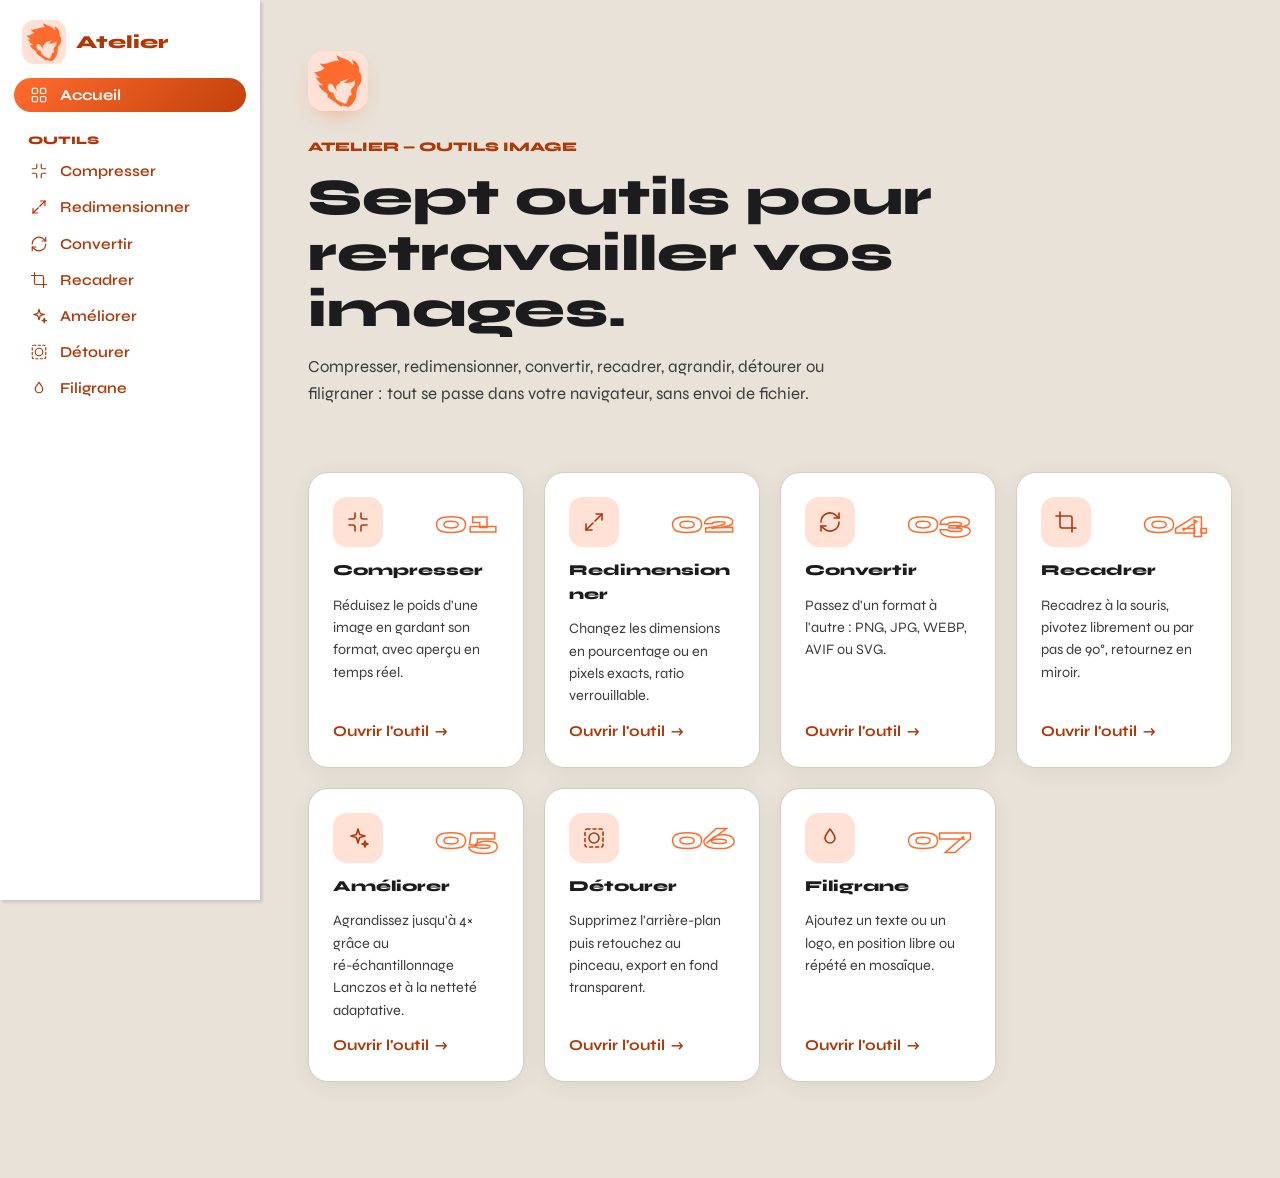
==== commit 9cbc7093: "responsive optimization" ====
--- a/index.html
+++ b/index.html
@@ -20,11 +20,11 @@
     <nav class="rail" aria-label="Outils">
       <a class="rail-brand" href="index.html" aria-label="Atelier — retour à l'accueil"><img class="mark" src="assets/icon.svg" alt="" width="44" height="44"><span class="LogoTx">Atelier</span></a>
       <ul class="rail-nav" id="rail-nav">
-        <li><a class="rail-btn" href="index.html" aria-current="page">
+        <li><a class="rail-btn" title="Accueil" href="index.html" aria-current="page">
             <span class="ic"><svg viewBox="0 0 24 24" fill="none" stroke="currentColor" stroke-width="1.6" stroke-linecap="round" stroke-linejoin="round"><rect x="3" y="3" width="7" height="7" rx="1.5"/><rect x="14" y="3" width="7" height="7" rx="1.5"/><rect x="3" y="14" width="7" height="7" rx="1.5"/><rect x="14" y="14" width="7" height="7" rx="1.5"/></svg></span>
             <span class="lb">Accueil</span>
           </a></li>
-        <li><a class="rail-btn" href="compresser.html">
+        <li><a class="rail-btn" title="Compresser" href="compresser.html">
             <span class="ic"><svg viewBox="0 0 24 24" fill="none" stroke="currentColor" stroke-width="1.6"
                 stroke-linecap="round" stroke-linejoin="round">
                 <path d="M9 3v4a2 2 0 0 1-2 2H3" />
@@ -33,7 +33,7 @@
                 <path d="M15 21v-4a2 2 0 0 1 2-2h4" /></svg></span>
             <span class="lb">Compresser</span>
           </a></li>
-        <li><a class="rail-btn" href="redimensionner.html">
+        <li><a class="rail-btn" title="Redimensionner" href="redimensionner.html">
             <span class="ic"><svg viewBox="0 0 24 24" fill="none" stroke="currentColor" stroke-width="1.6"
                 stroke-linecap="round" stroke-linejoin="round">
                 <path d="M4 14v6h6" />
@@ -42,7 +42,7 @@
                 <path d="M20 4l-7 7" /></svg></span>
             <span class="lb">Redimensionner</span>
           </a></li>
-        <li><a class="rail-btn" href="convertir.html">
+        <li><a class="rail-btn" title="Convertir" href="convertir.html">
             <span class="ic"><svg viewBox="0 0 24 24" fill="none" stroke="currentColor" stroke-width="1.6"
                 stroke-linecap="round" stroke-linejoin="round">
                 <path d="M3 12a9 9 0 0 1 15-6.7L21 8" />
@@ -51,28 +51,28 @@
                 <path d="M3 21v-5h5" /></svg></span>
             <span class="lb">Convertir</span>
           </a></li>
-        <li><a class="rail-btn" href="recadrer.html">
+        <li><a class="rail-btn" title="Recadrer" href="recadrer.html">
             <span class="ic"><svg viewBox="0 0 24 24" fill="none" stroke="currentColor" stroke-width="1.6"
                 stroke-linecap="round" stroke-linejoin="round">
                 <path d="M6 2v14a2 2 0 0 0 2 2h14" />
                 <path d="M18 22V8a2 2 0 0 0-2-2H2" /></svg></span>
             <span class="lb">Recadrer</span>
           </a></li>
-        <li><a class="rail-btn" href="ameliorer.html">
+        <li><a class="rail-btn" title="Améliorer" href="ameliorer.html">
             <span class="ic"><svg viewBox="0 0 24 24" fill="none" stroke="currentColor" stroke-width="1.6"
                 stroke-linecap="round" stroke-linejoin="round">
                 <path d="M12 3l1.6 5.4L19 10l-5.4 1.6L12 17l-1.6-5.4L5 10l5.4-1.6L12 3z" />
                 <path d="M19 15l.7 2.3L22 18l-2.3.7L19 21l-.7-2.3L16 18l2.3-.7L19 15z" /></svg></span>
             <span class="lb">Améliorer</span>
           </a></li>
-        <li><a class="rail-btn" href="detourer.html">
+        <li><a class="rail-btn" title="Détourer" href="detourer.html">
             <span class="ic"><svg viewBox="0 0 24 24" fill="none" stroke="currentColor" stroke-width="1.6"
                 stroke-linecap="round" stroke-linejoin="round">
                 <rect x="3" y="3" width="18" height="18" rx="2" stroke-dasharray="3 3" />
                 <circle cx="12" cy="12" r="5" /></svg></span>
             <span class="lb">Détourer</span>
           </a></li>
-        <li><a class="rail-btn" href="filigrane.html">
+        <li><a class="rail-btn" title="Filigrane" href="filigrane.html">
             <span class="ic"><svg viewBox="0 0 24 24" fill="none" stroke="currentColor" stroke-width="1.6"
                 stroke-linecap="round" stroke-linejoin="round">
                 <path d="M12 3c-3 4-5 6.5-5 9a5 5 0 0 0 10 0c0-2.5-2-5-5-9z" /></svg></span>
--- a/style.css
+++ b/style.css
@@ -31,7 +31,7 @@
 
 /* ---------- Structure : barre latérale + contenu ---------- */
 .app{display:grid;grid-template-columns:260px minmax(0,1fr);min-height:100vh}
-.rail{position:sticky;top:0;height:100vh;align-self:start;z-index:1000;display:flex;flex-direction:column;gap:2px;overflow-y:auto;
+.rail{position:sticky;top:0;height:100vh;height:100dvh;overscroll-behavior:contain;align-self:start;z-index:1000;display:flex;flex-direction:column;gap:2px;overflow-y:auto;
   padding:calc(20px + env(safe-area-inset-top,0px)) 14px calc(16px + env(safe-area-inset-bottom,0px));
   background:var(--Nav);box-shadow:rgba(0,0,0,.15) 2.4px 2.4px 3.2px}
 a.rail-brand{display:flex;align-items:center;gap:10px;padding:0 8px 12px;color:var(--Link);font-weight:800;font-size:1.15rem;text-decoration:none;flex:none}
@@ -212,34 +212,107 @@
 
 /* ---------- Accueil ---------- */
 .home-body{height:auto;min-height:100%}
-.home{min-width:0;width:100%;max-width:1100px;padding:clamp(28px,4vw,56px) clamp(16px,4vw,48px) 96px}
+.home{min-width:0;width:100%;max-width:1400px;padding:clamp(28px,4vw,56px) clamp(16px,4vw,48px) 96px}
 .home-head{max-width:700px;margin-bottom:clamp(40px,5vw,64px)}
 .home-mark{width:60px;height:60px;border-radius:16px;display:block;object-fit:cover;margin-bottom:26px;box-shadow:0 10px 24px -12px rgba(255,107,45,.6)}
 .home-head .eyebrow{display:block;font-size:.82rem;font-weight:800;text-transform:uppercase;color:var(--Link);margin-bottom:12px}
 .home-head h1{font-size:clamp(2rem,4.6vw,3.2rem);line-height:1.1}
 .home-head .lead{margin-top:16px;color:var(--Mu);font-size:1.05rem;line-height:1.6;max-width:56ch}
-.tool-grid{list-style:none;margin:0;padding:0;display:grid;grid-template-columns:repeat(auto-fill,minmax(250px,1fr));gap:24px}
-.tool-card{position:relative;display:flex;flex-direction:column;gap:14px;height:100%;padding:28px;text-decoration:none;color:inherit;background:var(--Card);border:1px solid var(--Borders);border-radius:20px;box-shadow:var(--Shadow);transition:transform .3s,box-shadow .3s}
+.tool-grid{list-style:none;margin:0;padding:0;display:grid;grid-template-columns:repeat(4,minmax(0,1fr));gap:20px}
+.tool-card{position:relative;display:flex;flex-direction:column;gap:12px;height:100%;padding:24px;text-decoration:none;color:inherit;background:var(--Card);border:1px solid var(--Borders);border-radius:20px;box-shadow:var(--Shadow);transition:transform .3s,box-shadow .3s}
 .tool-card:hover{transform:translateY(-4px);box-shadow:0 12px 32px rgba(0,0,0,.1)}
 .tool-card-top{display:flex;align-items:center;justify-content:space-between}
 .tool-ic{width:50px;height:50px;border-radius:14px;flex:none;display:flex;align-items:center;justify-content:center;padding:13px;background:var(--Soft);color:var(--Link);transition:background-color .3s,color .3s}
 .tool-ic svg{width:100%;height:100%}
 .tool-card:hover .tool-ic{background:linear-gradient(135deg,var(--Primary),var(--DarkPrimary));color:#fff}
-.tool-num{font-size:2.4rem;font-weight:800;line-height:1;color:transparent;-webkit-text-stroke:1.5px var(--Primary)}
-.tool-card h2{font-size:1.25rem}
-.tool-card p{color:var(--Mu);font-size:.95rem;flex:1}
+.tool-num{font-size:1.9rem;font-weight:800;line-height:1;color:transparent;-webkit-text-stroke:1.5px var(--Primary)}
+.tool-card h2{font-size:.95rem;overflow-wrap:anywhere}
+.tool-card p{color:var(--Mu);font-size:.9rem;flex:1}
 .tool-go{display:inline-flex;gap:6px;font-weight:700;color:var(--Link)}
 .tool-go span{display:inline-block;transition:transform .3s}
 .tool-card:hover .tool-go span{transform:translateX(4px)}
 
-/* ---------- Mobile ---------- */
-@media(max-width:980px){.panel-body{grid-template-columns:1fr}.controls-col{position:static}}
+/* ---------- Responsive ---------- */
+/* Grand écran → ordinateur portable */
+@media(max-width:1180px){.tool-grid{grid-template-columns:repeat(3,minmax(0,1fr))}}
+
+/* Tablette : barre latérale repliée en rail d'icônes (survol = info-bulle native via title) */
+@media(min-width:861px) and (max-width:1100px){
+  .app{grid-template-columns:76px minmax(0,1fr)}
+  .rail{padding:calc(20px + env(safe-area-inset-top,0px)) 10px 16px;align-items:center}
+  a.rail-brand{padding:0 0 14px;justify-content:center}
+  .rail-brand .LogoTx{display:none}
+  .rail-nav li:nth-child(2)::before{display:none}
+  .rail-nav{align-items:center;gap:6px}
+  a.rail-btn{width:48px;height:48px;padding:0;justify-content:center;border-radius:16px}
+  .rail-btn .ic{width:20px;height:20px}
+  .rail-btn .lb{position:absolute;width:1px;height:1px;overflow:hidden;clip:rect(0,0,0,0);white-space:nowrap}
+}
+
+/* Contrôles sous l'aperçu */
+@media(max-width:980px){
+  .panel-body{grid-template-columns:1fr}
+  .controls-col{position:static}
+}
+
+/* Mobile : barre d'onglets horizontale, collée en haut */
 @media(max-width:860px){
   .app{grid-template-columns:1fr}
-  .rail{position:sticky;top:0;height:auto;width:auto;flex-direction:row;align-items:center;overflow-x:auto;overflow-y:hidden;padding:10px 12px;gap:6px}
-  a.rail-brand{padding:0 6px 0 0}.rail-brand .LogoTx{display:none}
+  .rail{position:sticky;top:0;height:auto;width:auto;flex-direction:row;align-items:center;gap:6px;
+    overflow-x:auto;overflow-y:hidden;overscroll-behavior-x:contain;scroll-snap-type:x proximity;scrollbar-width:none;
+    padding:calc(8px + env(safe-area-inset-top,0px)) max(12px,env(safe-area-inset-right,0px)) 8px max(12px,env(safe-area-inset-left,0px));
+    box-shadow:0 2px 14px rgba(0,0,0,.14)}
+  .rail::-webkit-scrollbar{display:none}
+  a.rail-brand{padding:0 8px 0 0;flex:none;position:sticky;left:0;z-index:2;background:var(--Nav)}
+  .rail-brand .mark{width:38px;height:38px;border-radius:10px}
+  .rail-brand .LogoTx{display:none}
   .rail-nav{flex-direction:row;gap:6px;flex:none}
+  .rail-nav li{flex:none;scroll-snap-align:center}
   .rail-nav li:nth-child(2)::before{display:none}
-  a.rail-btn{width:auto;white-space:nowrap;padding:7px 14px}
-  .stat-strip{gap:14px}
+  a.rail-btn{width:auto;white-space:nowrap;padding:8px 14px;gap:8px;min-height:40px}
+  .rail-btn .lb{font-size:.85rem}
+  .rail-btn .ic{width:17px;height:17px}
+  .workspace{padding:20px max(16px,env(safe-area-inset-right,0px)) 48px max(16px,env(safe-area-inset-left,0px))}
+  .home{padding:24px max(16px,env(safe-area-inset-right,0px)) 56px max(16px,env(safe-area-inset-left,0px))}
+  .panel-head{margin-bottom:22px}
+  .controls-col{gap:12px}
+  .control-card{padding:18px}
+  .dropzone{min-height:280px}
+  .dropzone .dz-inner{padding:28px 20px}
+  .stage{min-height:280px;padding:14px}
+  .stage-media,.crop-stage img,.compare{max-height:52vh}
+  .stat-strip{gap:12px 18px;padding:14px 16px}
+  .stat .v{font-size:1rem}
+  .num,select,.text-input{font-size:16px}
+  .tool-grid{grid-template-columns:repeat(2,minmax(0,1fr));gap:14px}
+  .tool-card{padding:20px}
+  .tool-card-top{margin-bottom:2px}
+}
+
+/* Petit mobile */
+@media(max-width:480px){
+  .tool-grid{grid-template-columns:1fr}
+  .panel-head p{font-size:.92rem}
+  .home-head .lead{font-size:1rem}
+  .dim-row{gap:6px}
+  .toolbar-row .btn-sm{flex:1;padding:8px 10px}
+  .stat-sep{display:none}
+}
+
+/* Écrans tactiles : cibles confortables */
+@media(pointer:coarse){
+  .btn,.seg button,.aspect-chip{min-height:44px}
+  .btn-sm{min-height:40px}
+  .switch{width:46px;height:28px}
+  .switch .track::before{width:22px;height:22px}
+  .switch input:checked+.track::before{transform:translateX(18px)}
+  .crop-handle::after{content:"";position:absolute;inset:-14px}
+  .pos-grid{width:132px}
+  input[type=range]{height:32px}
+}
+
+/* Paysage bas (téléphone couché) */
+@media(max-height:480px) and (min-width:861px){
+  .rail{overflow-y:auto}
+  a.rail-btn{padding-block:6px}
 }
